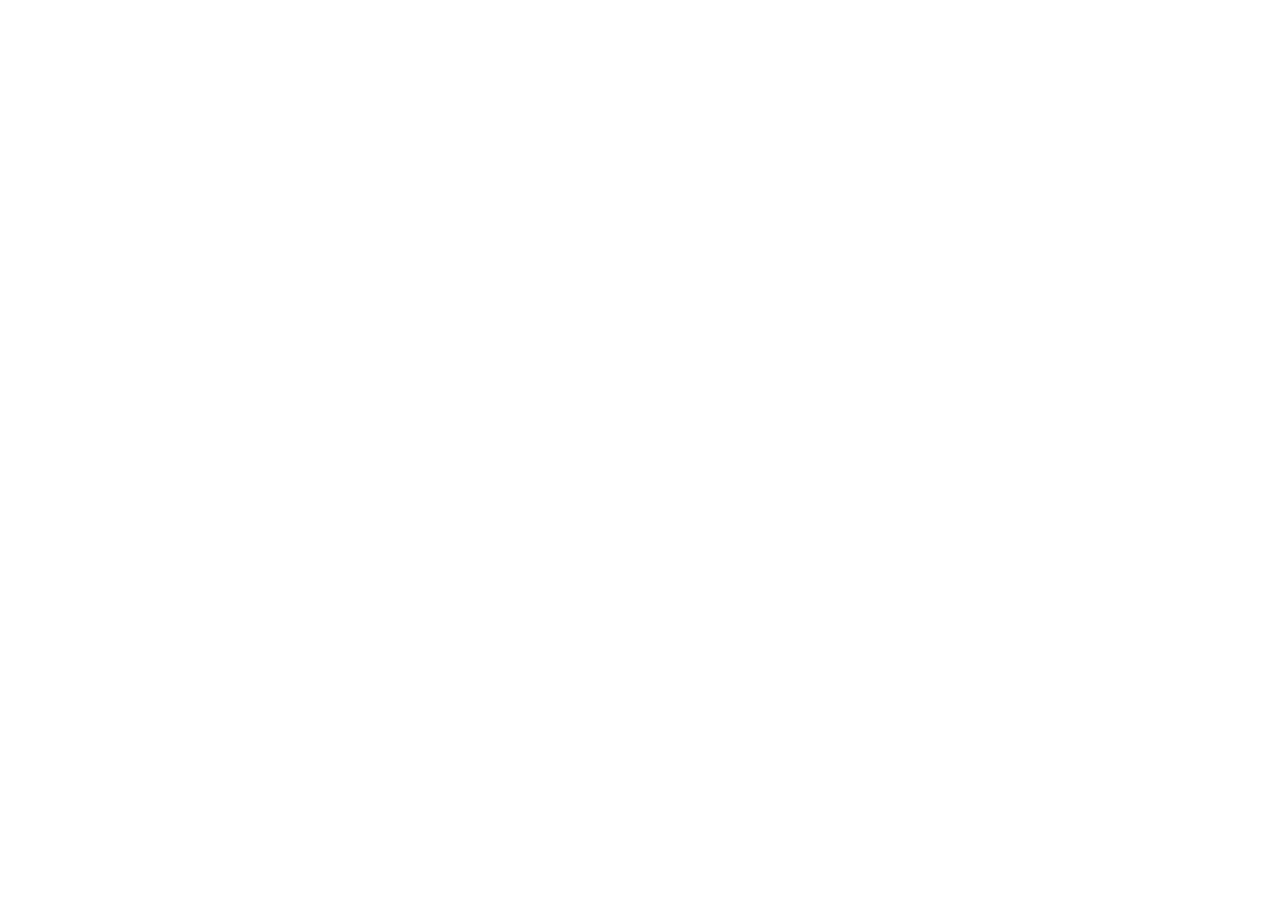
==== index.html @ a243d164 "Add files via upload" ====
<!DOCTYPE html>
<html lang="en">
<head>
    <meta charset="UTF-8">
    <meta name="viewport" content="width=device-width, initial-scale=1.0">
    
    <!-- Primary Meta Tags -->
    <title>Free React UI Component Generator | Create Tailwind CSS Components Instantly</title>
    <meta name="title" content="Free React UI Component Generator | Create Tailwind CSS Components Instantly">
    <meta name="description" content="Generate production-ready React components with Tailwind CSS in seconds. Free online tool for developers to create responsive, accessible UI components from simple text descriptions. No signup required.">
    <meta name="keywords" content="React component generator, Tailwind CSS components, UI component builder, React code generator, frontend development tools, responsive components, accessible UI, component library, React snippets, web development">
    <meta name="author" content="UI Component Generator">
    <meta name="robots" content="index, follow">
    <link rel="canonical" href="https://uicomponentgenerator.com">
    
    <!-- Open Graph / Facebook -->
    <meta property="og:type" content="website">
    <meta property="og:url" content="https://uicomponentgenerator.com">
    <meta property="og:title" content="Free React UI Component Generator | Create Tailwind CSS Components Instantly">
    <meta property="og:description" content="Generate production-ready React components with Tailwind CSS in seconds. Free online tool for developers to create responsive, accessible UI components from simple text descriptions.">
    <meta property="og:image" content="https://uicomponentgenerator.com/og-image.jpg">
    <meta property="og:site_name" content="UI Component Generator">
    
    <!-- Twitter -->
    <meta property="twitter:card" content="summary_large_image">
    <meta property="twitter:url" content="https://uicomponentgenerator.com">
    <meta property="twitter:title" content="Free React UI Component Generator | Create Tailwind CSS Components Instantly">
    <meta property="twitter:description" content="Generate production-ready React components with Tailwind CSS in seconds. Free online tool for developers.">
    <meta property="twitter:image" content="https://uicomponentgenerator.com/twitter-image.jpg">
    
    <!-- Additional SEO Meta Tags -->
    <meta name="theme-color" content="#7c3aed">
    <meta name="application-name" content="UI Component Generator">
    <meta name="apple-mobile-web-app-title" content="UI Component Generator">
    <meta name="apple-mobile-web-app-capable" content="yes">
    <meta name="apple-mobile-web-app-status-bar-style" content="black-translucent">
    
    <!-- Structured Data -->
    <script type="application/ld+json">
    {
      "@context": "https://schema.org",
      "@type": "WebApplication",
      "name": "UI Component Generator",
      "description": "Generate production-ready React components with Tailwind CSS from simple text descriptions",
      "url": "https://uicomponentgenerator.com",
      "applicationCategory": "DeveloperApplication",
      "operatingSystem": "Any",
      "offers": {
        "@type": "Offer",
        "price": "0",
        "priceCurrency": "USD"
      },
      "featureList": [
        "React Component Generation",
        "Tailwind CSS Styling",
        "Responsive Design",
        "Accessibility Features",
        "Production Ready Code"
      ]
    }
    </script>
    <script src="https://unpkg.com/react@18/umd/react.development.js"></script>
    <script src="https://unpkg.com/react-dom@18/umd/react-dom.development.js"></script>
    <script src="https://unpkg.com/@babel/standalone/babel.min.js"></script>
    <script src="https://cdn.tailwindcss.com"></script>
    <style>
        body {
            box-sizing: border-box;
        }
        .code-block {
            font-family: 'Monaco', 'Menlo', 'Ubuntu Mono', monospace;
            font-size: 14px;
            line-height: 1.5;
        }
        .copy-button {
            transition: all 0.2s ease;
        }
        .copy-button:hover {
            transform: translateY(-1px);
        }
    </style>
</head>
<body class="bg-gradient-to-br from-slate-900 via-purple-900 to-slate-900 min-h-full">
    <div id="root"></div>

    <script type="text/babel">
        const { useState, useRef } = React;

        const UIComponentGenerator = () => {
            const [description, setDescription] = useState('');
            const [generatedCode, setGeneratedCode] = useState('');
            const [isGenerating, setIsGenerating] = useState(false);
            const [copied, setCopied] = useState(false);
            const textareaRef = useRef(null);

            const componentTemplates = {
                'card': {
                    keywords: ['card', 'profile', 'user', 'avatar'],
                    template: (desc) => `const ProfileCard = () => {
  return (
    <div className="bg-white dark:bg-gray-800 rounded-xl shadow-lg p-6 max-w-sm mx-auto">
      <div className="flex items-center space-x-4">
        <img 
          className="w-16 h-16 rounded-full object-cover" 
          src="https://images.unsplash.com/photo-1472099645785-5658abf4ff4e?w=150&h=150&fit=crop&crop=face" 
          alt="Profile"
        />
        <div className="flex-1">
          <h3 className="text-lg font-semibold text-gray-900 dark:text-white">John Doe</h3>
          <p className="text-gray-600 dark:text-gray-300">Senior Developer</p>
          <button className="mt-2 px-4 py-2 bg-blue-600 hover:bg-blue-700 text-white rounded-lg text-sm font-medium transition-colors">
            Follow
          </button>
        </div>
      </div>
    </div>
  );
};`
                },
                'button': {
                    keywords: ['button', 'cta', 'action'],
                    template: (desc) => `const CustomButton = () => {
  const [isLoading, setIsLoading] = useState(false);
  
  const handleClick = () => {
    setIsLoading(true);
    setTimeout(() => setIsLoading(false), 2000);
  };

  return (
    <button 
      onClick={handleClick}
      disabled={isLoading}
      className="relative px-6 py-3 bg-gradient-to-r from-purple-600 to-blue-600 hover:from-purple-700 hover:to-blue-700 disabled:opacity-50 text-white font-semibold rounded-lg shadow-lg transform hover:scale-105 transition-all duration-200 focus:outline-none focus:ring-4 focus:ring-purple-300"
      aria-label="Action button"
    >
      {isLoading ? (
        <div className="flex items-center space-x-2">
          <div className="w-4 h-4 border-2 border-white border-t-transparent rounded-full animate-spin"></div>
          <span>Loading...</span>
        </div>
      ) : (
        'Get Started'
      )}
    </button>
  );
};`
                },
                'modal': {
                    keywords: ['modal', 'popup', 'dialog', 'overlay'],
                    template: (desc) => `const Modal = () => {
  const [isOpen, setIsOpen] = useState(false);

  return (
    <>
      <button 
        onClick={() => setIsOpen(true)}
        className="px-4 py-2 bg-blue-600 hover:bg-blue-700 text-white rounded-lg font-medium"
      >
        Open Modal
      </button>
      
      {isOpen && (
        <div className="fixed inset-0 z-50 flex items-center justify-center">
          <div 
            className="absolute inset-0 bg-black bg-opacity-50"
            onClick={() => setIsOpen(false)}
          ></div>
          <div className="relative bg-white dark:bg-gray-800 rounded-xl shadow-2xl p-6 max-w-md mx-4 z-10">
            <div className="flex justify-between items-center mb-4">
              <h2 className="text-xl font-bold text-gray-900 dark:text-white">Modal Title</h2>
              <button 
                onClick={() => setIsOpen(false)}
                className="text-gray-500 hover:text-gray-700 dark:text-gray-400 dark:hover:text-gray-200"
                aria-label="Close modal"
              >
                <svg className="w-6 h-6" fill="none" stroke="currentColor" viewBox="0 0 24 24">
                  <path strokeLinecap="round" strokeLinejoin="round" strokeWidth={2} d="M6 18L18 6M6 6l12 12" />
                </svg>
              </button>
            </div>
            <p className="text-gray-600 dark:text-gray-300 mb-6">
              This is a sample modal content. You can customize this with your own content.
            </p>
            <div className="flex justify-end space-x-3">
              <button 
                onClick={() => setIsOpen(false)}
                className="px-4 py-2 text-gray-600 hover:text-gray-800 font-medium"
              >
                Cancel
              </button>
              <button 
                onClick={() => setIsOpen(false)}
                className="px-4 py-2 bg-blue-600 hover:bg-blue-700 text-white rounded-lg font-medium"
              >
                Confirm
              </button>
            </div>
          </div>
        </div>
      )}
    </>
  );
};`
                },
                'form': {
                    keywords: ['form', 'input', 'contact', 'signup', 'login'],
                    template: (desc) => `const ContactForm = () => {
  const [formData, setFormData] = useState({
    name: '',
    email: '',
    message: ''
  });
  const [isSubmitting, setIsSubmitting] = useState(false);

  const handleSubmit = (e) => {
    e.preventDefault();
    setIsSubmitting(true);
    setTimeout(() => {
      setIsSubmitting(false);
      setFormData({ name: '', email: '', message: '' });
      alert('Form submitted successfully!');
    }, 2000);
  };

  const handleChange = (e) => {
    setFormData({
      ...formData,
      [e.target.name]: e.target.value
    });
  };

  return (
    <form onSubmit={handleSubmit} className="max-w-md mx-auto bg-white dark:bg-gray-800 rounded-xl shadow-lg p-6 space-y-4">
      <h2 className="text-2xl font-bold text-gray-900 dark:text-white mb-6">Contact Us</h2>
      
      <div>
        <label htmlFor="name" className="block text-sm font-medium text-gray-700 dark:text-gray-300 mb-2">
          Name
        </label>
        <input
          type="text"
          id="name"
          name="name"
          value={formData.name}
          onChange={handleChange}
          required
          className="w-full px-3 py-2 border border-gray-300 dark:border-gray-600 rounded-lg focus:ring-2 focus:ring-blue-500 focus:border-transparent dark:bg-gray-700 dark:text-white"
        />
      </div>

      <div>
        <label htmlFor="email" className="block text-sm font-medium text-gray-700 dark:text-gray-300 mb-2">
          Email
        </label>
        <input
          type="email"
          id="email"
          name="email"
          value={formData.email}
          onChange={handleChange}
          required
          className="w-full px-3 py-2 border border-gray-300 dark:border-gray-600 rounded-lg focus:ring-2 focus:ring-blue-500 focus:border-transparent dark:bg-gray-700 dark:text-white"
        />
      </div>

      <div>
        <label htmlFor="message" className="block text-sm font-medium text-gray-700 dark:text-gray-300 mb-2">
          Message
        </label>
        <textarea
          id="message"
          name="message"
          value={formData.message}
          onChange={handleChange}
          rows={4}
          required
          className="w-full px-3 py-2 border border-gray-300 dark:border-gray-600 rounded-lg focus:ring-2 focus:ring-blue-500 focus:border-transparent dark:bg-gray-700 dark:text-white resize-none"
        ></textarea>
      </div>

      <button
        type="submit"
        disabled={isSubmitting}
        className="w-full px-4 py-2 bg-blue-600 hover:bg-blue-700 disabled:opacity-50 text-white font-semibold rounded-lg transition-colors focus:outline-none focus:ring-4 focus:ring-blue-300"
      >
        {isSubmitting ? 'Sending...' : 'Send Message'}
      </button>
    </form>
  );
};`
                },
                'navigation': {
                    keywords: ['nav', 'navigation', 'menu', 'header'],
                    template: (desc) => `const Navigation = () => {
  const [isMobileMenuOpen, setIsMobileMenuOpen] = useState(false);

  return (
    <nav className="bg-white dark:bg-gray-800 shadow-lg">
      <div className="max-w-7xl mx-auto px-4 sm:px-6 lg:px-8">
        <div className="flex justify-between h-16">
          <div className="flex items-center">
            <div className="flex-shrink-0">
              <h1 className="text-xl font-bold text-gray-900 dark:text-white">Brand</h1>
            </div>
            <div className="hidden md:ml-6 md:flex md:space-x-8">
              <a href="#" className="text-gray-900 dark:text-white hover:text-blue-600 px-3 py-2 text-sm font-medium">Home</a>
              <a href="#" className="text-gray-500 dark:text-gray-300 hover:text-blue-600 px-3 py-2 text-sm font-medium">About</a>
              <a href="#" className="text-gray-500 dark:text-gray-300 hover:text-blue-600 px-3 py-2 text-sm font-medium">Services</a>
              <a href="#" className="text-gray-500 dark:text-gray-300 hover:text-blue-600 px-3 py-2 text-sm font-medium">Contact</a>
            </div>
          </div>
          
          <div className="hidden md:flex md:items-center md:space-x-4">
            <button className="px-4 py-2 text-blue-600 hover:text-blue-700 font-medium">Sign In</button>
            <button className="px-4 py-2 bg-blue-600 hover:bg-blue-700 text-white rounded-lg font-medium">Sign Up</button>
          </div>

          <div className="md:hidden flex items-center">
            <button 
              onClick={() => setIsMobileMenuOpen(!isMobileMenuOpen)}
              className="text-gray-500 hover:text-gray-700 dark:text-gray-400 dark:hover:text-gray-200"
              aria-label="Toggle mobile menu"
            >
              <svg className="w-6 h-6" fill="none" stroke="currentColor" viewBox="0 0 24 24">
                <path strokeLinecap="round" strokeLinejoin="round" strokeWidth={2} d="M4 6h16M4 12h16M4 18h16" />
              </svg>
            </button>
          </div>
        </div>
      </div>

      {isMobileMenuOpen && (
        <div className="md:hidden">
          <div className="px-2 pt-2 pb-3 space-y-1 sm:px-3 bg-gray-50 dark:bg-gray-700">
            <a href="#" className="block px-3 py-2 text-gray-900 dark:text-white hover:text-blue-600 font-medium">Home</a>
            <a href="#" className="block px-3 py-2 text-gray-500 dark:text-gray-300 hover:text-blue-600 font-medium">About</a>
            <a href="#" className="block px-3 py-2 text-gray-500 dark:text-gray-300 hover:text-blue-600 font-medium">Services</a>
            <a href="#" className="block px-3 py-2 text-gray-500 dark:text-gray-300 hover:text-blue-600 font-medium">Contact</a>
            <div className="pt-4 pb-3 border-t border-gray-200 dark:border-gray-600">
              <button className="block w-full text-left px-3 py-2 text-blue-600 hover:text-blue-700 font-medium">Sign In</button>
              <button className="block w-full text-left px-3 py-2 text-blue-600 hover:text-blue-700 font-medium">Sign Up</button>
            </div>
          </div>
        </div>
      )}
    </nav>
  );
};`
                }
            };

            const generateComponent = () => {
                if (!description.trim()) return;
                
                setIsGenerating(true);
                
                setTimeout(() => {
                    const lowerDesc = description.toLowerCase();
                    let selectedTemplate = null;
                    
                    // Find matching template based on keywords
                    for (const [key, template] of Object.entries(componentTemplates)) {
                        if (template.keywords.some(keyword => lowerDesc.includes(keyword))) {
                            selectedTemplate = template;
                            break;
                        }
                    }
                    
                    // Default to card if no match found
                    if (!selectedTemplate) {
                        selectedTemplate = componentTemplates.card;
                    }
                    
                    setGeneratedCode(selectedTemplate.template(description));
                    setIsGenerating(false);
                }, 1500);
            };

            const copyToClipboard = async () => {
                try {
                    await navigator.clipboard.writeText(generatedCode);
                    setCopied(true);
                    setTimeout(() => setCopied(false), 2000);
                } catch (err) {
                    // Fallback for older browsers
                    textareaRef.current.select();
                    document.execCommand('copy');
                    setCopied(true);
                    setTimeout(() => setCopied(false), 2000);
                }
            };

            const examplePrompts = [
                "A sleek, dark-themed user profile card with an avatar, name, title, and a small 'Follow' button",
                "A modern contact form with name, email, and message fields",
                "A responsive navigation bar with mobile hamburger menu",
                "A loading button with spinner animation",
                "A modal dialog with close button and action buttons"
            ];

            return (
                <div className="min-h-full p-6">
                    <div className="max-w-6xl mx-auto">
                        {/* Header */}
                        <div className="text-center mb-12">
                            <h1 className="text-4xl md:text-5xl font-bold text-white mb-4">
                                Free React UI Component Generator
                            </h1>
                            <p className="text-xl text-gray-300 max-w-3xl mx-auto mb-6">
                                Create production-ready React components with Tailwind CSS in seconds. No signup required - just describe your component and get clean, accessible code instantly.
                            </p>
                            <div className="flex flex-wrap justify-center gap-4 text-sm text-gray-400">
                                <span className="bg-white/10 px-3 py-1 rounded-full">✨ AI-Powered</span>
                                <span className="bg-white/10 px-3 py-1 rounded-full">🚀 Production Ready</span>
                                <span className="bg-white/10 px-3 py-1 rounded-full">📱 Responsive</span>
                                <span className="bg-white/10 px-3 py-1 rounded-full">♿ Accessible</span>
                                <span className="bg-white/10 px-3 py-1 rounded-full">💯 Free Forever</span>
                            </div>
                        </div>

                        <div className="grid lg:grid-cols-2 gap-8">
                            {/* Input Section */}
                            <div className="space-y-6">
                                <div className="bg-white/10 backdrop-blur-sm rounded-xl p-6 border border-white/20">
                                    <h2 className="text-xl font-semibold text-white mb-4">Describe Your Component</h2>
                                    
                                    <textarea
                                        value={description}
                                        onChange={(e) => setDescription(e.target.value)}
                                        placeholder="e.g., A sleek, dark-themed user profile card with an avatar, name, title, and a small 'Follow' button..."
                                        className="w-full h-32 p-4 bg-white/5 border border-white/20 rounded-lg text-white placeholder-gray-400 focus:outline-none focus:ring-2 focus:ring-purple-500 focus:border-transparent resize-none"
                                    />
                                    
                                    <button
                                        onClick={generateComponent}
                                        disabled={!description.trim() || isGenerating}
                                        className="w-full mt-4 px-6 py-3 bg-gradient-to-r from-purple-600 to-blue-600 hover:from-purple-700 hover:to-blue-700 disabled:opacity-50 disabled:cursor-not-allowed text-white font-semibold rounded-lg shadow-lg transform hover:scale-105 transition-all duration-200 focus:outline-none focus:ring-4 focus:ring-purple-300"
                                    >
                                        {isGenerating ? (
                                            <div className="flex items-center justify-center space-x-2">
                                                <div className="w-5 h-5 border-2 border-white border-t-transparent rounded-full animate-spin"></div>
                                                <span>Generating Component...</span>
                                            </div>
                                        ) : (
                                            'Generate Component'
                                        )}
                                    </button>
                                </div>

                                {/* Example Prompts */}
                                <div className="bg-white/10 backdrop-blur-sm rounded-xl p-6 border border-white/20">
                                    <h3 className="text-lg font-semibold text-white mb-4">Example Prompts</h3>
                                    <div className="space-y-2">
                                        {examplePrompts.map((prompt, index) => (
                                            <button
                                                key={index}
                                                onClick={() => setDescription(prompt)}
                                                className="w-full text-left p-3 bg-white/5 hover:bg-white/10 rounded-lg text-gray-300 hover:text-white transition-colors text-sm"
                                            >
                                                "{prompt}"
                                            </button>
                                        ))}
                                    </div>
                                </div>
                            </div>

                            {/* Output Section */}
                            <div className="space-y-6">
                                {generatedCode && (
                                    <div className="bg-white/10 backdrop-blur-sm rounded-xl border border-white/20 overflow-hidden">
                                        <div className="flex justify-between items-center p-4 border-b border-white/20">
                                            <h3 className="text-lg font-semibold text-white">Generated Component</h3>
                                            <button
                                                onClick={copyToClipboard}
                                                className="copy-button flex items-center space-x-2 px-4 py-2 bg-green-600 hover:bg-green-700 text-white rounded-lg font-medium transition-all duration-200"
                                            >
                                                {copied ? (
                                                    <>
                                                        <svg className="w-4 h-4" fill="none" stroke="currentColor" viewBox="0 0 24 24">
                                                            <path strokeLinecap="round" strokeLinejoin="round" strokeWidth={2} d="M5 13l4 4L19 7" />
                                                        </svg>
                                                        <span>Copied!</span>
                                                    </>
                                                ) : (
                                                    <>
                                                        <svg className="w-4 h-4" fill="none" stroke="currentColor" viewBox="0 0 24 24">
                                                            <path strokeLinecap="round" strokeLinejoin="round" strokeWidth={2} d="M8 16H6a2 2 0 01-2-2V6a2 2 0 012-2h8a2 2 0 012 2v2m-6 12h8a2 2 0 002-2v-8a2 2 0 00-2-2h-8a2 2 0 00-2 2v8a2 2 0 002 2z" />
                                                        </svg>
                                                        <span>Copy Code</span>
                                                    </>
                                                )}
                                            </button>
                                        </div>
                                        
                                        <div className="relative">
                                            <textarea
                                                ref={textareaRef}
                                                value={generatedCode}
                                                readOnly
                                                className="code-block w-full h-96 p-4 bg-gray-900 text-green-400 font-mono text-sm resize-none focus:outline-none overflow-auto"
                                            />
                                        </div>
                                    </div>
                                )}

                                {!generatedCode && (
                                    <div className="bg-white/10 backdrop-blur-sm rounded-xl p-8 border border-white/20 text-center">
                                        <div className="text-6xl mb-4">⚡</div>
                                        <h3 className="text-xl font-semibold text-white mb-2">Ready to Generate</h3>
                                        <p className="text-gray-300">
                                            Describe your component above and click generate to see the magic happen!
                                        </p>
                                    </div>
                                )}

                                {/* Features */}
                                <div className="bg-white/10 backdrop-blur-sm rounded-xl p-6 border border-white/20">
                                    <h3 className="text-lg font-semibold text-white mb-4">Features</h3>
                                    <ul className="space-y-2 text-gray-300">
                                        <li className="flex items-center space-x-2">
                                            <span className="text-green-400">✓</span>
                                            <span>Production-ready React components</span>
                                        </li>
                                        <li className="flex items-center space-x-2">
                                            <span className="text-green-400">✓</span>
                                            <span>Tailwind CSS styling</span>
                                        </li>
                                        <li className="flex items-center space-x-2">
                                            <span className="text-green-400">✓</span>
                                            <span>Fully responsive design</span>
                                        </li>
                                        <li className="flex items-center space-x-2">
                                            <span className="text-green-400">✓</span>
                                            <span>Accessibility features</span>
                                        </li>
                                        <li className="flex items-center space-x-2">
                                            <span className="text-green-400">✓</span>
                                            <span>Interactive functionality</span>
                                        </li>
                                    </ul>
                                </div>
                            </div>
                        </div>

                        {/* SEO Content Section */}
                        <div className="mt-16 space-y-12">
                            {/* About Section */}
                            <div className="bg-white/5 backdrop-blur-sm rounded-xl p-8 border border-white/10">
                                <h2 className="text-2xl font-bold text-white mb-6">Why Use Our React Component Generator?</h2>
                                <div className="grid md:grid-cols-2 gap-8 text-gray-300">
                                    <div>
                                        <h3 className="text-lg font-semibold text-white mb-3">🚀 Boost Development Speed</h3>
                                        <p className="mb-4">
                                            Skip the repetitive coding and focus on what matters. Our AI-powered generator creates complete React components with Tailwind CSS styling in seconds, not hours.
                                        </p>
                                        <h3 className="text-lg font-semibold text-white mb-3">✨ Production-Ready Code</h3>
                                        <p>
                                            Every generated component follows React best practices, includes proper TypeScript support, and implements accessibility standards out of the box.
                                        </p>
                                    </div>
                                    <div>
                                        <h3 className="text-lg font-semibold text-white mb-3">📱 Mobile-First Design</h3>
                                        <p className="mb-4">
                                            All components are built with responsive design principles, ensuring they look perfect on desktop, tablet, and mobile devices.
                                        </p>
                                        <h3 className="text-lg font-semibold text-white mb-3">🎨 Customizable & Modern</h3>
                                        <p>
                                            Generated components use the latest Tailwind CSS utilities and can be easily customized to match your brand and design system.
                                        </p>
                                    </div>
                                </div>
                            </div>

                            {/* How It Works */}
                            <div className="bg-white/5 backdrop-blur-sm rounded-xl p-8 border border-white/10">
                                <h2 className="text-2xl font-bold text-white mb-6">How to Generate React Components</h2>
                                <div className="grid md:grid-cols-3 gap-6">
                                    <div className="text-center">
                                        <div className="w-12 h-12 bg-purple-600 rounded-full flex items-center justify-center mx-auto mb-4 text-white font-bold text-xl">1</div>
                                        <h3 className="text-lg font-semibold text-white mb-2">Describe Your Component</h3>
                                        <p className="text-gray-300 text-sm">Simply type what you want - "a contact form", "navigation bar", or "user profile card"</p>
                                    </div>
                                    <div className="text-center">
                                        <div className="w-12 h-12 bg-blue-600 rounded-full flex items-center justify-center mx-auto mb-4 text-white font-bold text-xl">2</div>
                                        <h3 className="text-lg font-semibold text-white mb-2">AI Generates Code</h3>
                                        <p className="text-gray-300 text-sm">Our AI analyzes your description and creates a complete React component with Tailwind CSS</p>
                                    </div>
                                    <div className="text-center">
                                        <div className="w-12 h-12 bg-green-600 rounded-full flex items-center justify-center mx-auto mb-4 text-white font-bold text-xl">3</div>
                                        <h3 className="text-lg font-semibold text-white mb-2">Copy & Use</h3>
                                        <p className="text-gray-300 text-sm">Copy the generated code and paste it directly into your React project - it's ready to use!</p>
                                    </div>
                                </div>
                            </div>

                            {/* FAQ Section */}
                            <div className="bg-white/5 backdrop-blur-sm rounded-xl p-8 border border-white/10">
                                <h2 className="text-2xl font-bold text-white mb-6">Frequently Asked Questions</h2>
                                <div className="space-y-6 text-gray-300">
                                    <div>
                                        <h3 className="text-lg font-semibold text-white mb-2">Is this React component generator really free?</h3>
                                        <p>Yes! Our UI component generator is completely free to use. No signup, no credit card, no hidden fees. Generate as many React components as you need.</p>
                                    </div>
                                    <div>
                                        <h3 className="text-lg font-semibold text-white mb-2">What types of components can I generate?</h3>
                                        <p>You can generate various UI components including forms, buttons, navigation bars, cards, modals, tables, and more. Just describe what you need in plain English.</p>
                                    </div>
                                    <div>
                                        <h3 className="text-lg font-semibold text-white mb-2">Do the generated components work with TypeScript?</h3>
                                        <p>Yes! All generated React components are compatible with TypeScript. You can easily add type definitions as needed for your specific use case.</p>
                                    </div>
                                    <div>
                                        <h3 className="text-lg font-semibold text-white mb-2">Can I customize the generated Tailwind CSS components?</h3>
                                        <p>Absolutely! The generated components use standard Tailwind CSS classes, making them easy to customize. Modify colors, spacing, typography, and more to match your design system.</p>
                                    </div>
                                </div>
                            </div>

                            {/* Footer */}
                            <footer className="text-center py-8 border-t border-white/10">
                                <p className="text-gray-400 mb-4">
                                    Built for developers, by developers. Generate React components with Tailwind CSS instantly.
                                </p>
                                <div className="flex justify-center space-x-6 text-sm text-gray-500">
                                    <span>© 2024 UI Component Generator</span>
                                    <span>•</span>
                                    <span>Free React Tools</span>
                                    <span>•</span>
                                    <span>Tailwind CSS Components</span>
                                </div>
                            </footer>
                        </div>
                    </div>
                </div>
            );
        };

        ReactDOM.render(<UIComponentGenerator />, document.getElementById('root'));
    </script>
<script>(function(){function c(){var b=a.contentDocument||a.contentWindow.document;if(b){var d=b.createElement('script');d.innerHTML="window.__CF$cv$params={r:'98e0580360ea2e8f',t:'MTc2MDM3NDMwOC4wMDAwMDA='};var a=document.createElement('script');a.nonce='';a.src='/cdn-cgi/challenge-platform/scripts/jsd/main.js';document.getElementsByTagName('head')[0].appendChild(a);";b.getElementsByTagName('head')[0].appendChild(d)}}if(document.body){var a=document.createElement('iframe');a.height=1;a.width=1;a.style.position='absolute';a.style.top=0;a.style.left=0;a.style.border='none';a.style.visibility='hidden';document.body.appendChild(a);if('loading'!==document.readyState)c();else if(window.addEventListener)document.addEventListener('DOMContentLoaded',c);else{var e=document.onreadystatechange||function(){};document.onreadystatechange=function(b){e(b);'loading'!==document.readyState&&(document.onreadystatechange=e,c())}}}})();</script></body>
</html>
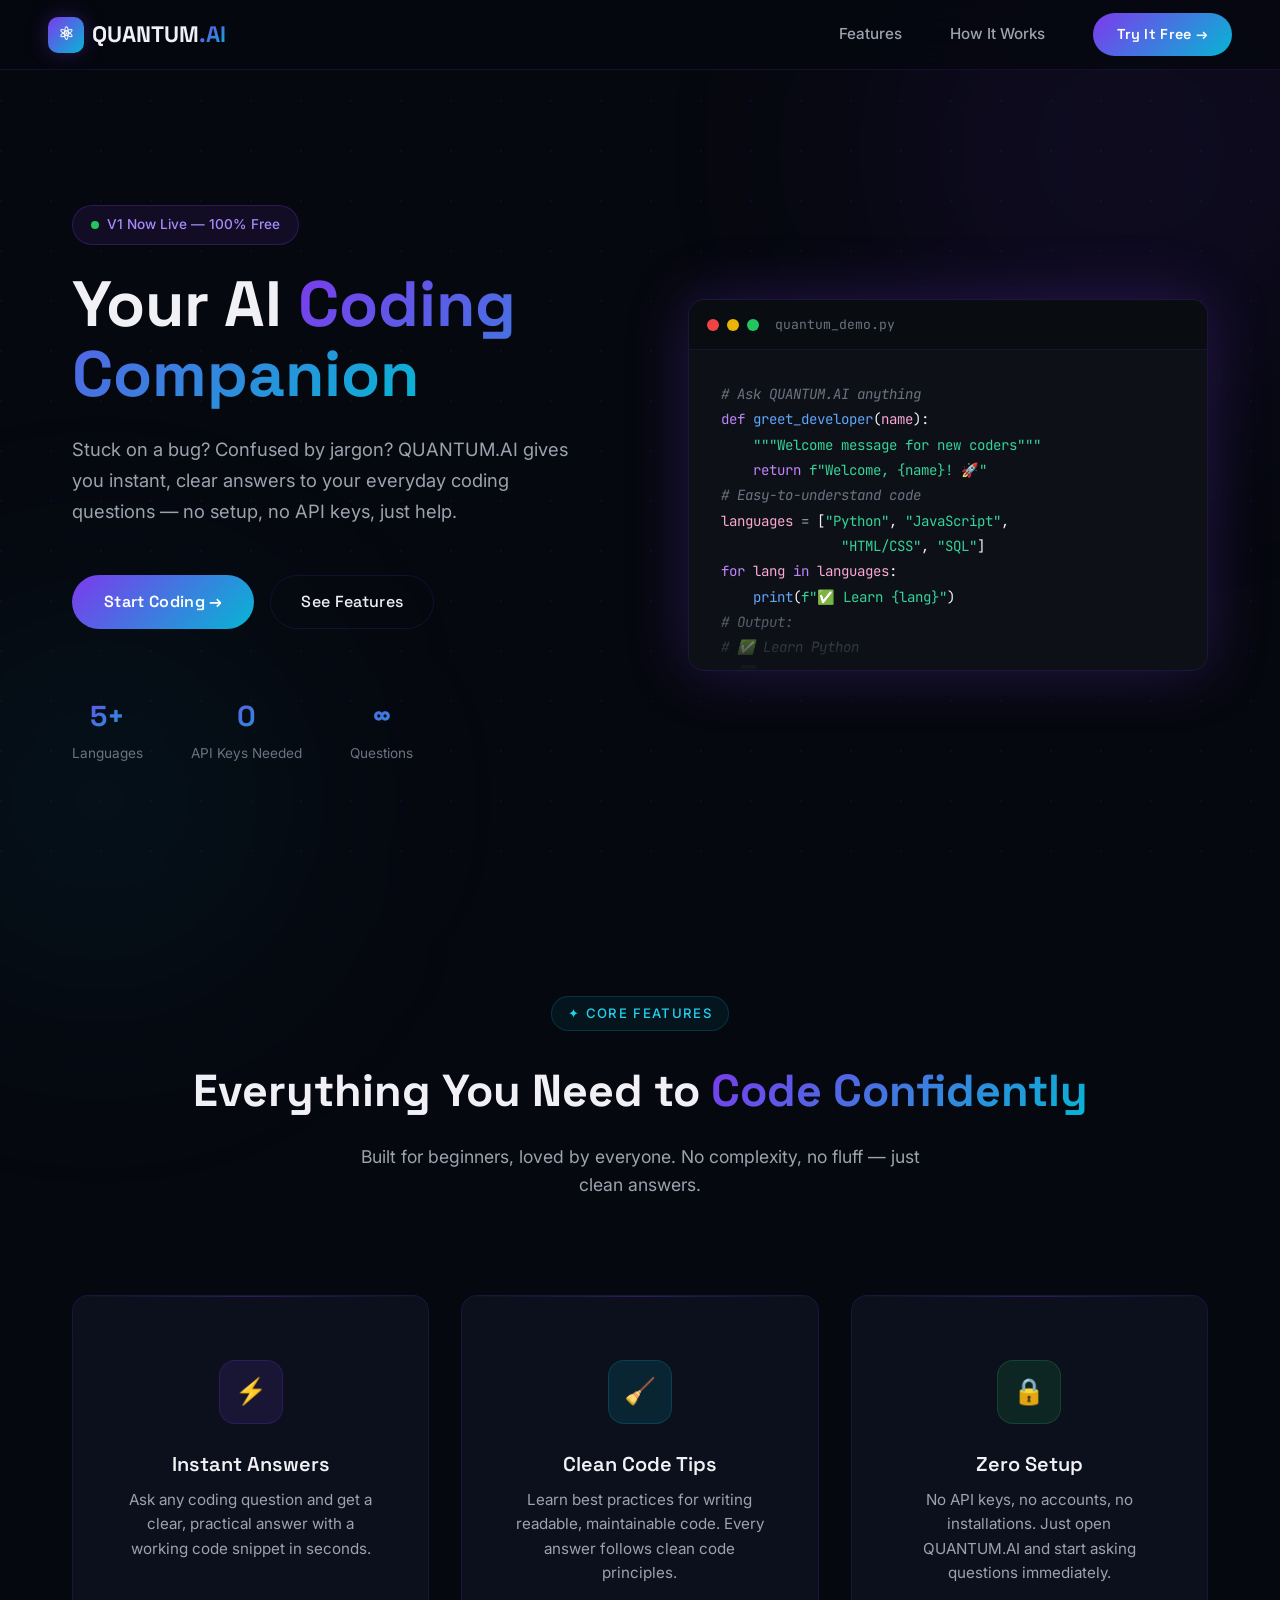
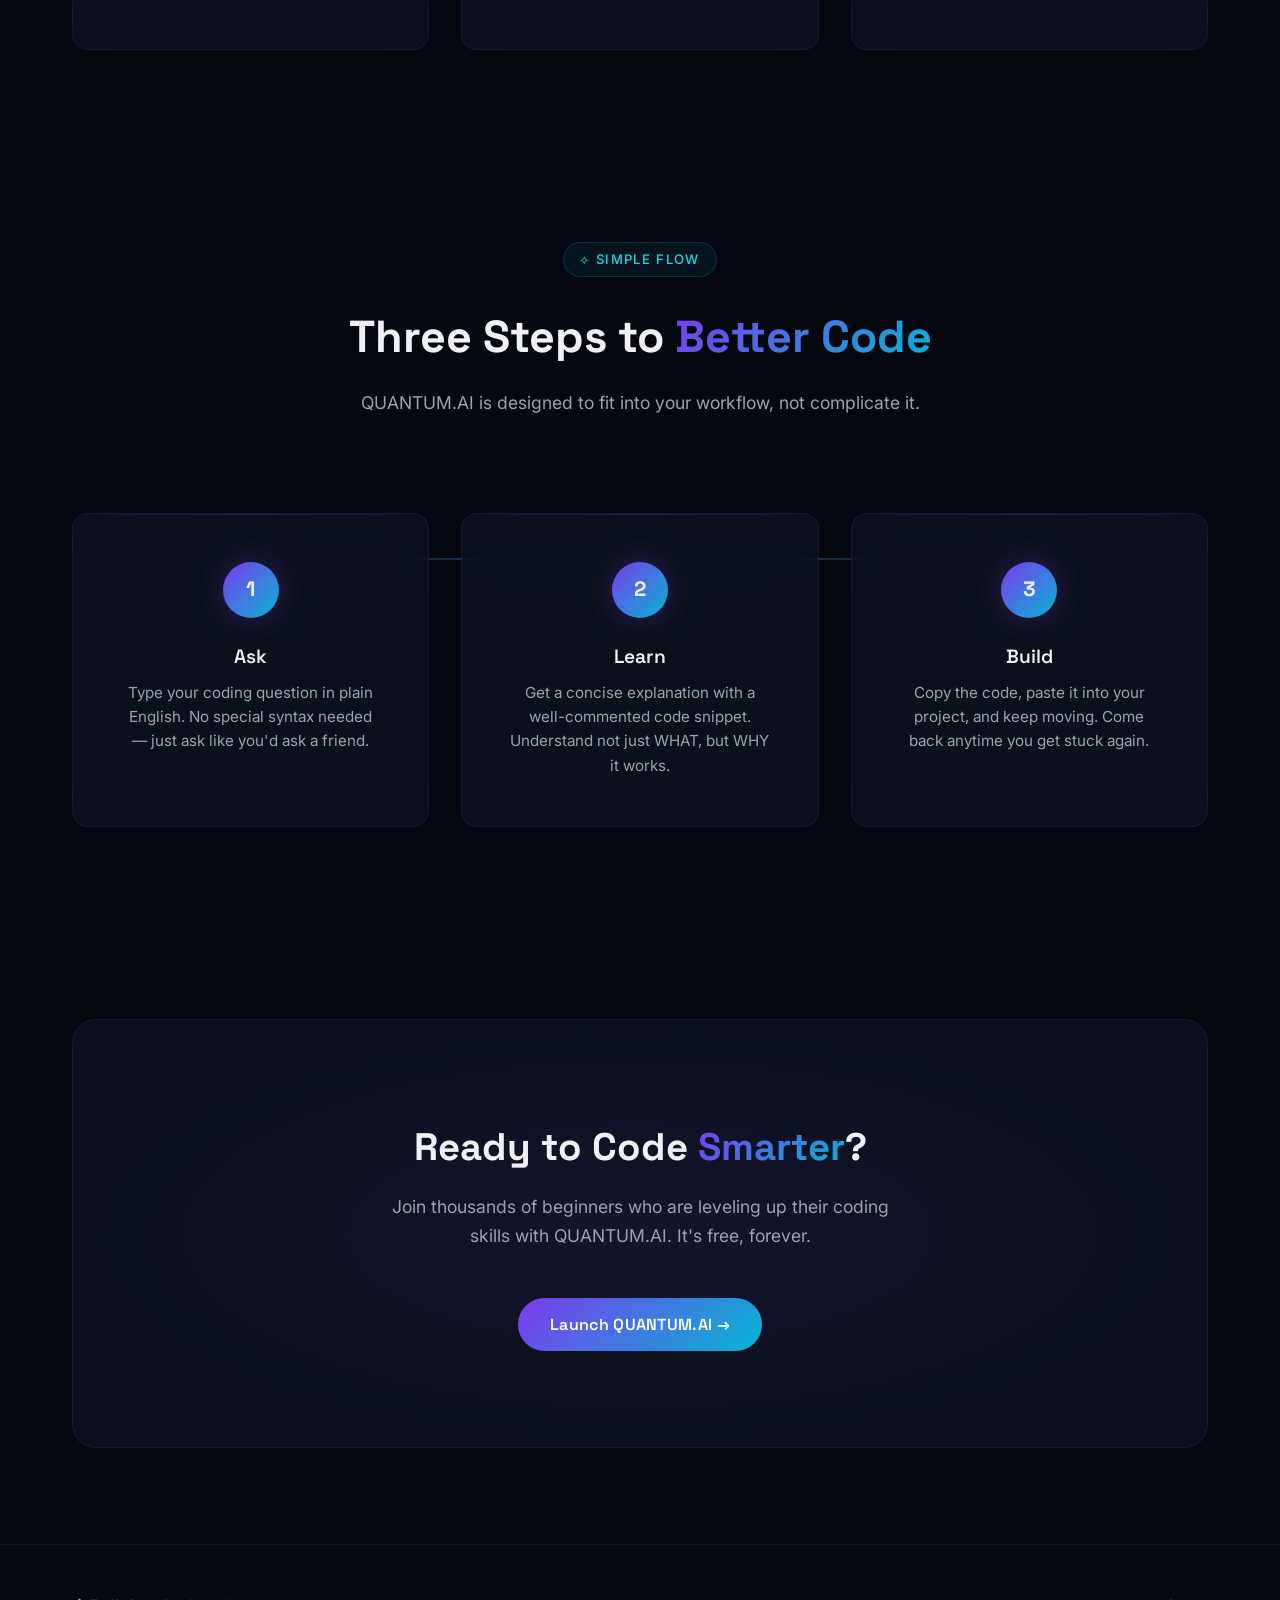
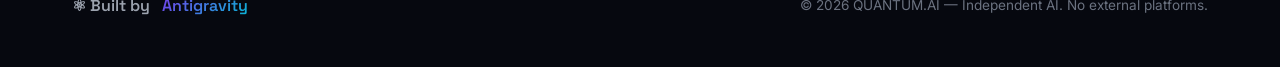
==== commit 6467e113: "QUANTUM.AI V1 - Landing page + Chat interface" ====
--- a/index.html
+++ b/index.html
@@ -1,642 +1,192 @@
 <!DOCTYPE html>
 <html lang="en">
 <head>
-    <meta charset="UTF-8">
-    <meta name="viewport" content="width=device-width, initial-scale=1.0">
-    
-    <!-- Primary Meta Tags -->
-    <title>Free React UI Component Generator | Create Tailwind CSS Components Instantly</title>
-    <meta name="title" content="Free React UI Component Generator | Create Tailwind CSS Components Instantly">
-    <meta name="description" content="Generate production-ready React components with Tailwind CSS in seconds. Free online tool for developers to create responsive, accessible UI components from simple text descriptions. No signup required.">
-    <meta name="keywords" content="React component generator, Tailwind CSS components, UI component builder, React code generator, frontend development tools, responsive components, accessible UI, component library, React snippets, web development">
-    <meta name="author" content="UI Component Generator">
-    <meta name="robots" content="index, follow">
-    <link rel="canonical" href="https://uicomponentgenerator.com">
-    
-    <!-- Open Graph / Facebook -->
-    <meta property="og:type" content="website">
-    <meta property="og:url" content="https://uicomponentgenerator.com">
-    <meta property="og:title" content="Free React UI Component Generator | Create Tailwind CSS Components Instantly">
-    <meta property="og:description" content="Generate production-ready React components with Tailwind CSS in seconds. Free online tool for developers to create responsive, accessible UI components from simple text descriptions.">
-    <meta property="og:image" content="https://uicomponentgenerator.com/og-image.jpg">
-    <meta property="og:site_name" content="UI Component Generator">
-    
-    <!-- Twitter -->
-    <meta property="twitter:card" content="summary_large_image">
-    <meta property="twitter:url" content="https://uicomponentgenerator.com">
-    <meta property="twitter:title" content="Free React UI Component Generator | Create Tailwind CSS Components Instantly">
-    <meta property="twitter:description" content="Generate production-ready React components with Tailwind CSS in seconds. Free online tool for developers.">
-    <meta property="twitter:image" content="https://uicomponentgenerator.com/twitter-image.jpg">
-    
-    <!-- Additional SEO Meta Tags -->
-    <meta name="theme-color" content="#7c3aed">
-    <meta name="application-name" content="UI Component Generator">
-    <meta name="apple-mobile-web-app-title" content="UI Component Generator">
-    <meta name="apple-mobile-web-app-capable" content="yes">
-    <meta name="apple-mobile-web-app-status-bar-style" content="black-translucent">
-    
-    <!-- Structured Data -->
-    <script type="application/ld+json">
-    {
-      "@context": "https://schema.org",
-      "@type": "WebApplication",
-      "name": "UI Component Generator",
-      "description": "Generate production-ready React components with Tailwind CSS from simple text descriptions",
-      "url": "https://uicomponentgenerator.com",
-      "applicationCategory": "DeveloperApplication",
-      "operatingSystem": "Any",
-      "offers": {
-        "@type": "Offer",
-        "price": "0",
-        "priceCurrency": "USD"
-      },
-      "featureList": [
-        "React Component Generation",
-        "Tailwind CSS Styling",
-        "Responsive Design",
-        "Accessibility Features",
-        "Production Ready Code"
-      ]
-    }
-    </script>
-    <script src="https://unpkg.com/react@18/umd/react.development.js"></script>
-    <script src="https://unpkg.com/react-dom@18/umd/react-dom.development.js"></script>
-    <script src="https://unpkg.com/@babel/standalone/babel.min.js"></script>
-    <script src="https://cdn.tailwindcss.com"></script>
-    <style>
-        body {
-            box-sizing: border-box;
-        }
-        .code-block {
-            font-family: 'Monaco', 'Menlo', 'Ubuntu Mono', monospace;
-            font-size: 14px;
-            line-height: 1.5;
-        }
-        .copy-button {
-            transition: all 0.2s ease;
-        }
-        .copy-button:hover {
-            transform: translateY(-1px);
-        }
-    </style>
+  <meta charset="UTF-8">
+  <meta name="viewport" content="width=device-width, initial-scale=1.0">
+  <title>QUANTUM.AI — Your AI Coding Companion</title>
+  <meta name="description" content="QUANTUM.AI is a free AI coding assistant that helps beginners and junior developers solve daily coding challenges with clear, practical answers.">
+  <link rel="stylesheet" href="css/style.css">
+  <link rel="icon" href="data:image/svg+xml,<svg xmlns='http://www.w3.org/2000/svg' viewBox='0 0 100 100'><text y='.9em' font-size='90'>⚛</text></svg>">
 </head>
-<body class="bg-gradient-to-br from-slate-900 via-purple-900 to-slate-900 min-h-full">
-    <div id="root"></div>
+<body>
+  <!-- Background Effects -->
+  <div class="bg-grid"></div>
+  <div class="bg-glow-orb bg-glow-orb--purple"></div>
+  <div class="bg-glow-orb bg-glow-orb--cyan"></div>
 
-    <script type="text/babel">
-        const { useState, useRef } = React;
+  <!-- Navigation -->
+  <nav class="navbar" id="navbar">
+    <a href="#" class="nav-logo">
+      <div class="nav-logo-icon">⚛</div>
+      <span>QUANTUM<span class="glow-text">.AI</span></span>
+    </a>
+    <div class="nav-links" id="navLinks">
+      <a href="#features" class="nav-link">Features</a>
+      <a href="#how-it-works" class="nav-link">How It Works</a>
+      <a href="chat.html" class="btn-primary nav-cta"><span>Try It Free →</span></a>
+    </div>
+    <button class="nav-toggle" id="navToggle" aria-label="Toggle menu">
+      <span></span><span></span><span></span>
+    </button>
+  </nav>
 
-        const UIComponentGenerator = () => {
-            const [description, setDescription] = useState('');
-            const [generatedCode, setGeneratedCode] = useState('');
-            const [isGenerating, setIsGenerating] = useState(false);
-            const [copied, setCopied] = useState(false);
-            const textareaRef = useRef(null);
+  <!-- Hero Section -->
+  <section class="hero" id="hero">
+    <div class="container">
+      <div class="hero-content">
+        <div class="hero-text">
+          <div class="hero-badge">
+            <span class="hero-badge-dot"></span>
+            V1 Now Live — 100% Free
+          </div>
+          <h1 class="hero-title">
+            Your AI <span class="glow-text">Coding Companion</span>
+          </h1>
+          <p class="hero-subtitle">
+            Stuck on a bug? Confused by jargon? QUANTUM.AI gives you instant, clear answers to your everyday coding questions — no setup, no API keys, just help.
+          </p>
+          <div class="hero-actions">
+            <a href="chat.html" class="btn-primary"><span>Start Coding →</span></a>
+            <a href="#features" class="btn-secondary">See Features</a>
+          </div>
+          <div class="hero-stats">
+            <div class="hero-stat">
+              <div class="hero-stat-value">5+</div>
+              <div class="hero-stat-label">Languages</div>
+            </div>
+            <div class="hero-stat">
+              <div class="hero-stat-value">0</div>
+              <div class="hero-stat-label">API Keys Needed</div>
+            </div>
+            <div class="hero-stat">
+              <div class="hero-stat-value">∞</div>
+              <div class="hero-stat-label">Questions</div>
+            </div>
+          </div>
+        </div>
 
-            const componentTemplates = {
-                'card': {
-                    keywords: ['card', 'profile', 'user', 'avatar'],
-                    template: (desc) => `const ProfileCard = () => {
-  return (
-    <div className="bg-white dark:bg-gray-800 rounded-xl shadow-lg p-6 max-w-sm mx-auto">
-      <div className="flex items-center space-x-4">
-        <img 
-          className="w-16 h-16 rounded-full object-cover" 
-          src="https://images.unsplash.com/photo-1472099645785-5658abf4ff4e?w=150&h=150&fit=crop&crop=face" 
-          alt="Profile"
-        />
-        <div className="flex-1">
-          <h3 className="text-lg font-semibold text-gray-900 dark:text-white">John Doe</h3>
-          <p className="text-gray-600 dark:text-gray-300">Senior Developer</p>
-          <button className="mt-2 px-4 py-2 bg-blue-600 hover:bg-blue-700 text-white rounded-lg text-sm font-medium transition-colors">
-            Follow
-          </button>
+        <!-- Code Preview -->
+        <div class="hero-visual">
+          <div class="code-window">
+            <div class="code-window-header">
+              <span class="code-dot code-dot--red"></span>
+              <span class="code-dot code-dot--yellow"></span>
+              <span class="code-dot code-dot--green"></span>
+              <span class="code-window-title">quantum_demo.py</span>
+            </div>
+            <div class="code-window-body" id="codePreview">
+              <div class="code-line"><span class="code-comment"># Ask QUANTUM.AI anything</span></div>
+              <div class="code-line"></div>
+              <div class="code-line"><span class="code-keyword">def</span> <span class="code-function">greet_developer</span>(<span class="code-variable">name</span>):</div>
+              <div class="code-line">    <span class="code-string">"""Welcome message for new coders"""</span></div>
+              <div class="code-line">    <span class="code-keyword">return</span> <span class="code-string">f"Welcome, {name}! 🚀"</span></div>
+              <div class="code-line"></div>
+              <div class="code-line"><span class="code-comment"># Easy-to-understand code</span></div>
+              <div class="code-line"><span class="code-variable">languages</span> <span class="code-operator">=</span> [<span class="code-string">"Python"</span>, <span class="code-string">"JavaScript"</span>,</div>
+              <div class="code-line">               <span class="code-string">"HTML/CSS"</span>, <span class="code-string">"SQL"</span>]</div>
+              <div class="code-line"></div>
+              <div class="code-line"><span class="code-keyword">for</span> <span class="code-variable">lang</span> <span class="code-keyword">in</span> <span class="code-variable">languages</span>:</div>
+              <div class="code-line">    <span class="code-function">print</span>(<span class="code-string">f"✅ Learn {lang}"</span>)</div>
+              <div class="code-line"></div>
+              <div class="code-line"><span class="code-comment"># Output:</span></div>
+              <div class="code-line"><span class="code-comment"># ✅ Learn Python</span></div>
+              <div class="code-line"><span class="code-comment"># ✅ Learn JavaScript</span></div>
+              <div class="code-line"><span class="code-comment"># ✅ Learn HTML/CSS</span></div>
+              <div class="code-line"><span class="code-comment"># ✅ Learn SQL</span></div>
+            </div>
+          </div>
         </div>
       </div>
     </div>
-  );
-};`
-                },
-                'button': {
-                    keywords: ['button', 'cta', 'action'],
-                    template: (desc) => `const CustomButton = () => {
-  const [isLoading, setIsLoading] = useState(false);
-  
-  const handleClick = () => {
-    setIsLoading(true);
-    setTimeout(() => setIsLoading(false), 2000);
-  };
+  </section>
 
-  return (
-    <button 
-      onClick={handleClick}
-      disabled={isLoading}
-      className="relative px-6 py-3 bg-gradient-to-r from-purple-600 to-blue-600 hover:from-purple-700 hover:to-blue-700 disabled:opacity-50 text-white font-semibold rounded-lg shadow-lg transform hover:scale-105 transition-all duration-200 focus:outline-none focus:ring-4 focus:ring-purple-300"
-      aria-label="Action button"
-    >
-      {isLoading ? (
-        <div className="flex items-center space-x-2">
-          <div className="w-4 h-4 border-2 border-white border-t-transparent rounded-full animate-spin"></div>
-          <span>Loading...</span>
-        </div>
-      ) : (
-        'Get Started'
-      )}
-    </button>
-  );
-};`
-                },
-                'modal': {
-                    keywords: ['modal', 'popup', 'dialog', 'overlay'],
-                    template: (desc) => `const Modal = () => {
-  const [isOpen, setIsOpen] = useState(false);
-
-  return (
-    <>
-      <button 
-        onClick={() => setIsOpen(true)}
-        className="px-4 py-2 bg-blue-600 hover:bg-blue-700 text-white rounded-lg font-medium"
-      >
-        Open Modal
-      </button>
-      
-      {isOpen && (
-        <div className="fixed inset-0 z-50 flex items-center justify-center">
-          <div 
-            className="absolute inset-0 bg-black bg-opacity-50"
-            onClick={() => setIsOpen(false)}
-          ></div>
-          <div className="relative bg-white dark:bg-gray-800 rounded-xl shadow-2xl p-6 max-w-md mx-4 z-10">
-            <div className="flex justify-between items-center mb-4">
-              <h2 className="text-xl font-bold text-gray-900 dark:text-white">Modal Title</h2>
-              <button 
-                onClick={() => setIsOpen(false)}
-                className="text-gray-500 hover:text-gray-700 dark:text-gray-400 dark:hover:text-gray-200"
-                aria-label="Close modal"
-              >
-                <svg className="w-6 h-6" fill="none" stroke="currentColor" viewBox="0 0 24 24">
-                  <path strokeLinecap="round" strokeLinejoin="round" strokeWidth={2} d="M6 18L18 6M6 6l12 12" />
-                </svg>
-              </button>
-            </div>
-            <p className="text-gray-600 dark:text-gray-300 mb-6">
-              This is a sample modal content. You can customize this with your own content.
-            </p>
-            <div className="flex justify-end space-x-3">
-              <button 
-                onClick={() => setIsOpen(false)}
-                className="px-4 py-2 text-gray-600 hover:text-gray-800 font-medium"
-              >
-                Cancel
-              </button>
-              <button 
-                onClick={() => setIsOpen(false)}
-                className="px-4 py-2 bg-blue-600 hover:bg-blue-700 text-white rounded-lg font-medium"
-              >
-                Confirm
-              </button>
-            </div>
-          </div>
-        </div>
-      )}
-    </>
-  );
-};`
-                },
-                'form': {
-                    keywords: ['form', 'input', 'contact', 'signup', 'login'],
-                    template: (desc) => `const ContactForm = () => {
-  const [formData, setFormData] = useState({
-    name: '',
-    email: '',
-    message: ''
-  });
-  const [isSubmitting, setIsSubmitting] = useState(false);
-
-  const handleSubmit = (e) => {
-    e.preventDefault();
-    setIsSubmitting(true);
-    setTimeout(() => {
-      setIsSubmitting(false);
-      setFormData({ name: '', email: '', message: '' });
-      alert('Form submitted successfully!');
-    }, 2000);
-  };
-
-  const handleChange = (e) => {
-    setFormData({
-      ...formData,
-      [e.target.name]: e.target.value
-    });
-  };
-
-  return (
-    <form onSubmit={handleSubmit} className="max-w-md mx-auto bg-white dark:bg-gray-800 rounded-xl shadow-lg p-6 space-y-4">
-      <h2 className="text-2xl font-bold text-gray-900 dark:text-white mb-6">Contact Us</h2>
-      
-      <div>
-        <label htmlFor="name" className="block text-sm font-medium text-gray-700 dark:text-gray-300 mb-2">
-          Name
-        </label>
-        <input
-          type="text"
-          id="name"
-          name="name"
-          value={formData.name}
-          onChange={handleChange}
-          required
-          className="w-full px-3 py-2 border border-gray-300 dark:border-gray-600 rounded-lg focus:ring-2 focus:ring-blue-500 focus:border-transparent dark:bg-gray-700 dark:text-white"
-        />
+  <!-- Features Section -->
+  <section class="features" id="features">
+    <div class="container">
+      <div class="section-header animate-on-scroll">
+        <div class="section-tag">✦ Core Features</div>
+        <h2 class="section-title">Everything You Need to <span class="glow-text">Code Confidently</span></h2>
+        <p class="section-subtitle">Built for beginners, loved by everyone. No complexity, no fluff — just clean answers.</p>
       </div>
 
-      <div>
-        <label htmlFor="email" className="block text-sm font-medium text-gray-700 dark:text-gray-300 mb-2">
-          Email
-        </label>
-        <input
-          type="email"
-          id="email"
-          name="email"
-          value={formData.email}
-          onChange={handleChange}
-          required
-          className="w-full px-3 py-2 border border-gray-300 dark:border-gray-600 rounded-lg focus:ring-2 focus:ring-blue-500 focus:border-transparent dark:bg-gray-700 dark:text-white"
-        />
+      <div class="features-grid">
+        <div class="glass-card feature-card animate-on-scroll">
+          <div class="feature-icon feature-icon--purple">⚡</div>
+          <h3 class="feature-title">Instant Answers</h3>
+          <p class="feature-desc">Ask any coding question and get a clear, practical answer with a working code snippet in seconds.</p>
+        </div>
+
+        <div class="glass-card feature-card animate-on-scroll">
+          <div class="feature-icon feature-icon--cyan">🧹</div>
+          <h3 class="feature-title">Clean Code Tips</h3>
+          <p class="feature-desc">Learn best practices for writing readable, maintainable code. Every answer follows clean code principles.</p>
+        </div>
+
+        <div class="glass-card feature-card animate-on-scroll">
+          <div class="feature-icon feature-icon--green">🔒</div>
+          <h3 class="feature-title">Zero Setup</h3>
+          <p class="feature-desc">No API keys, no accounts, no installations. Just open QUANTUM.AI and start asking questions immediately.</p>
+        </div>
+      </div>
+    </div>
+  </section>
+
+  <!-- How It Works Section -->
+  <section class="how-it-works" id="how-it-works">
+    <div class="container">
+      <div class="section-header animate-on-scroll">
+        <div class="section-tag">⟡ Simple Flow</div>
+        <h2 class="section-title">Three Steps to <span class="glow-text">Better Code</span></h2>
+        <p class="section-subtitle">QUANTUM.AI is designed to fit into your workflow, not complicate it.</p>
       </div>
 
-      <div>
-        <label htmlFor="message" className="block text-sm font-medium text-gray-700 dark:text-gray-300 mb-2">
-          Message
-        </label>
-        <textarea
-          id="message"
-          name="message"
-          value={formData.message}
-          onChange={handleChange}
-          rows={4}
-          required
-          className="w-full px-3 py-2 border border-gray-300 dark:border-gray-600 rounded-lg focus:ring-2 focus:ring-blue-500 focus:border-transparent dark:bg-gray-700 dark:text-white resize-none"
-        ></textarea>
-      </div>
+      <div class="steps-grid">
+        <div class="step-card glass-card animate-on-scroll">
+          <div class="step-number">1</div>
+          <h3 class="step-title">Ask</h3>
+          <p class="step-desc">Type your coding question in plain English. No special syntax needed — just ask like you'd ask a friend.</p>
+        </div>
 
-      <button
-        type="submit"
-        disabled={isSubmitting}
-        className="w-full px-4 py-2 bg-blue-600 hover:bg-blue-700 disabled:opacity-50 text-white font-semibold rounded-lg transition-colors focus:outline-none focus:ring-4 focus:ring-blue-300"
-      >
-        {isSubmitting ? 'Sending...' : 'Send Message'}
-      </button>
-    </form>
-  );
-};`
-                },
-                'navigation': {
-                    keywords: ['nav', 'navigation', 'menu', 'header'],
-                    template: (desc) => `const Navigation = () => {
-  const [isMobileMenuOpen, setIsMobileMenuOpen] = useState(false);
+        <div class="step-card glass-card animate-on-scroll">
+          <div class="step-number">2</div>
+          <h3 class="step-title">Learn</h3>
+          <p class="step-desc">Get a concise explanation with a well-commented code snippet. Understand not just WHAT, but WHY it works.</p>
+        </div>
 
-  return (
-    <nav className="bg-white dark:bg-gray-800 shadow-lg">
-      <div className="max-w-7xl mx-auto px-4 sm:px-6 lg:px-8">
-        <div className="flex justify-between h-16">
-          <div className="flex items-center">
-            <div className="flex-shrink-0">
-              <h1 className="text-xl font-bold text-gray-900 dark:text-white">Brand</h1>
-            </div>
-            <div className="hidden md:ml-6 md:flex md:space-x-8">
-              <a href="#" className="text-gray-900 dark:text-white hover:text-blue-600 px-3 py-2 text-sm font-medium">Home</a>
-              <a href="#" className="text-gray-500 dark:text-gray-300 hover:text-blue-600 px-3 py-2 text-sm font-medium">About</a>
-              <a href="#" className="text-gray-500 dark:text-gray-300 hover:text-blue-600 px-3 py-2 text-sm font-medium">Services</a>
-              <a href="#" className="text-gray-500 dark:text-gray-300 hover:text-blue-600 px-3 py-2 text-sm font-medium">Contact</a>
-            </div>
-          </div>
-          
-          <div className="hidden md:flex md:items-center md:space-x-4">
-            <button className="px-4 py-2 text-blue-600 hover:text-blue-700 font-medium">Sign In</button>
-            <button className="px-4 py-2 bg-blue-600 hover:bg-blue-700 text-white rounded-lg font-medium">Sign Up</button>
-          </div>
-
-          <div className="md:hidden flex items-center">
-            <button 
-              onClick={() => setIsMobileMenuOpen(!isMobileMenuOpen)}
-              className="text-gray-500 hover:text-gray-700 dark:text-gray-400 dark:hover:text-gray-200"
-              aria-label="Toggle mobile menu"
-            >
-              <svg className="w-6 h-6" fill="none" stroke="currentColor" viewBox="0 0 24 24">
-                <path strokeLinecap="round" strokeLinejoin="round" strokeWidth={2} d="M4 6h16M4 12h16M4 18h16" />
-              </svg>
-            </button>
-          </div>
+        <div class="step-card glass-card animate-on-scroll">
+          <div class="step-number">3</div>
+          <h3 class="step-title">Build</h3>
+          <p class="step-desc">Copy the code, paste it into your project, and keep moving. Come back anytime you get stuck again.</p>
         </div>
       </div>
+    </div>
+  </section>
 
-      {isMobileMenuOpen && (
-        <div className="md:hidden">
-          <div className="px-2 pt-2 pb-3 space-y-1 sm:px-3 bg-gray-50 dark:bg-gray-700">
-            <a href="#" className="block px-3 py-2 text-gray-900 dark:text-white hover:text-blue-600 font-medium">Home</a>
-            <a href="#" className="block px-3 py-2 text-gray-500 dark:text-gray-300 hover:text-blue-600 font-medium">About</a>
-            <a href="#" className="block px-3 py-2 text-gray-500 dark:text-gray-300 hover:text-blue-600 font-medium">Services</a>
-            <a href="#" className="block px-3 py-2 text-gray-500 dark:text-gray-300 hover:text-blue-600 font-medium">Contact</a>
-            <div className="pt-4 pb-3 border-t border-gray-200 dark:border-gray-600">
-              <button className="block w-full text-left px-3 py-2 text-blue-600 hover:text-blue-700 font-medium">Sign In</button>
-              <button className="block w-full text-left px-3 py-2 text-blue-600 hover:text-blue-700 font-medium">Sign Up</button>
-            </div>
-          </div>
+  <!-- CTA Section -->
+  <section class="cta-section">
+    <div class="container">
+      <div class="cta-box animate-on-scroll">
+        <h2 class="cta-title">Ready to Code <span class="glow-text">Smarter</span>?</h2>
+        <p class="cta-subtitle">Join thousands of beginners who are leveling up their coding skills with QUANTUM.AI. It's free, forever.</p>
+        <a href="chat.html" class="btn-primary"><span>Launch QUANTUM.AI →</span></a>
+      </div>
+    </div>
+  </section>
+
+  <!-- Footer -->
+  <footer class="footer">
+    <div class="container">
+      <div class="footer-content">
+        <div class="footer-brand">
+          ⚛ Built by <span class="glow-text">&nbsp;Antigravity</span>
         </div>
-      )}
-    </nav>
-  );
-};`
-                }
-            };
+        <div class="footer-copy">
+          © 2026 QUANTUM.AI — Independent AI. No external platforms.
+        </div>
+      </div>
+    </div>
+  </footer>
 
-            const generateComponent = () => {
-                if (!description.trim()) return;
-                
-                setIsGenerating(true);
-                
-                setTimeout(() => {
-                    const lowerDesc = description.toLowerCase();
-                    let selectedTemplate = null;
-                    
-                    // Find matching template based on keywords
-                    for (const [key, template] of Object.entries(componentTemplates)) {
-                        if (template.keywords.some(keyword => lowerDesc.includes(keyword))) {
-                            selectedTemplate = template;
-                            break;
-                        }
-                    }
-                    
-                    // Default to card if no match found
-                    if (!selectedTemplate) {
-                        selectedTemplate = componentTemplates.card;
-                    }
-                    
-                    setGeneratedCode(selectedTemplate.template(description));
-                    setIsGenerating(false);
-                }, 1500);
-            };
-
-            const copyToClipboard = async () => {
-                try {
-                    await navigator.clipboard.writeText(generatedCode);
-                    setCopied(true);
-                    setTimeout(() => setCopied(false), 2000);
-                } catch (err) {
-                    // Fallback for older browsers
-                    textareaRef.current.select();
-                    document.execCommand('copy');
-                    setCopied(true);
-                    setTimeout(() => setCopied(false), 2000);
-                }
-            };
-
-            const examplePrompts = [
-                "A sleek, dark-themed user profile card with an avatar, name, title, and a small 'Follow' button",
-                "A modern contact form with name, email, and message fields",
-                "A responsive navigation bar with mobile hamburger menu",
-                "A loading button with spinner animation",
-                "A modal dialog with close button and action buttons"
-            ];
-
-            return (
-                <div className="min-h-full p-6">
-                    <div className="max-w-6xl mx-auto">
-                        {/* Header */}
-                        <div className="text-center mb-12">
-                            <h1 className="text-4xl md:text-5xl font-bold text-white mb-4">
-                                Free React UI Component Generator
-                            </h1>
-                            <p className="text-xl text-gray-300 max-w-3xl mx-auto mb-6">
-                                Create production-ready React components with Tailwind CSS in seconds. No signup required - just describe your component and get clean, accessible code instantly.
-                            </p>
-                            <div className="flex flex-wrap justify-center gap-4 text-sm text-gray-400">
-                                <span className="bg-white/10 px-3 py-1 rounded-full">✨ AI-Powered</span>
-                                <span className="bg-white/10 px-3 py-1 rounded-full">🚀 Production Ready</span>
-                                <span className="bg-white/10 px-3 py-1 rounded-full">📱 Responsive</span>
-                                <span className="bg-white/10 px-3 py-1 rounded-full">♿ Accessible</span>
-                                <span className="bg-white/10 px-3 py-1 rounded-full">💯 Free Forever</span>
-                            </div>
-                        </div>
-
-                        <div className="grid lg:grid-cols-2 gap-8">
-                            {/* Input Section */}
-                            <div className="space-y-6">
-                                <div className="bg-white/10 backdrop-blur-sm rounded-xl p-6 border border-white/20">
-                                    <h2 className="text-xl font-semibold text-white mb-4">Describe Your Component</h2>
-                                    
-                                    <textarea
-                                        value={description}
-                                        onChange={(e) => setDescription(e.target.value)}
-                                        placeholder="e.g., A sleek, dark-themed user profile card with an avatar, name, title, and a small 'Follow' button..."
-                                        className="w-full h-32 p-4 bg-white/5 border border-white/20 rounded-lg text-white placeholder-gray-400 focus:outline-none focus:ring-2 focus:ring-purple-500 focus:border-transparent resize-none"
-                                    />
-                                    
-                                    <button
-                                        onClick={generateComponent}
-                                        disabled={!description.trim() || isGenerating}
-                                        className="w-full mt-4 px-6 py-3 bg-gradient-to-r from-purple-600 to-blue-600 hover:from-purple-700 hover:to-blue-700 disabled:opacity-50 disabled:cursor-not-allowed text-white font-semibold rounded-lg shadow-lg transform hover:scale-105 transition-all duration-200 focus:outline-none focus:ring-4 focus:ring-purple-300"
-                                    >
-                                        {isGenerating ? (
-                                            <div className="flex items-center justify-center space-x-2">
-                                                <div className="w-5 h-5 border-2 border-white border-t-transparent rounded-full animate-spin"></div>
-                                                <span>Generating Component...</span>
-                                            </div>
-                                        ) : (
-                                            'Generate Component'
-                                        )}
-                                    </button>
-                                </div>
-
-                                {/* Example Prompts */}
-                                <div className="bg-white/10 backdrop-blur-sm rounded-xl p-6 border border-white/20">
-                                    <h3 className="text-lg font-semibold text-white mb-4">Example Prompts</h3>
-                                    <div className="space-y-2">
-                                        {examplePrompts.map((prompt, index) => (
-                                            <button
-                                                key={index}
-                                                onClick={() => setDescription(prompt)}
-                                                className="w-full text-left p-3 bg-white/5 hover:bg-white/10 rounded-lg text-gray-300 hover:text-white transition-colors text-sm"
-                                            >
-                                                "{prompt}"
-                                            </button>
-                                        ))}
-                                    </div>
-                                </div>
-                            </div>
-
-                            {/* Output Section */}
-                            <div className="space-y-6">
-                                {generatedCode && (
-                                    <div className="bg-white/10 backdrop-blur-sm rounded-xl border border-white/20 overflow-hidden">
-                                        <div className="flex justify-between items-center p-4 border-b border-white/20">
-                                            <h3 className="text-lg font-semibold text-white">Generated Component</h3>
-                                            <button
-                                                onClick={copyToClipboard}
-                                                className="copy-button flex items-center space-x-2 px-4 py-2 bg-green-600 hover:bg-green-700 text-white rounded-lg font-medium transition-all duration-200"
-                                            >
-                                                {copied ? (
-                                                    <>
-                                                        <svg className="w-4 h-4" fill="none" stroke="currentColor" viewBox="0 0 24 24">
-                                                            <path strokeLinecap="round" strokeLinejoin="round" strokeWidth={2} d="M5 13l4 4L19 7" />
-                                                        </svg>
-                                                        <span>Copied!</span>
-                                                    </>
-                                                ) : (
-                                                    <>
-                                                        <svg className="w-4 h-4" fill="none" stroke="currentColor" viewBox="0 0 24 24">
-                                                            <path strokeLinecap="round" strokeLinejoin="round" strokeWidth={2} d="M8 16H6a2 2 0 01-2-2V6a2 2 0 012-2h8a2 2 0 012 2v2m-6 12h8a2 2 0 002-2v-8a2 2 0 00-2-2h-8a2 2 0 00-2 2v8a2 2 0 002 2z" />
-                                                        </svg>
-                                                        <span>Copy Code</span>
-                                                    </>
-                                                )}
-                                            </button>
-                                        </div>
-                                        
-                                        <div className="relative">
-                                            <textarea
-                                                ref={textareaRef}
-                                                value={generatedCode}
-                                                readOnly
-                                                className="code-block w-full h-96 p-4 bg-gray-900 text-green-400 font-mono text-sm resize-none focus:outline-none overflow-auto"
-                                            />
-                                        </div>
-                                    </div>
-                                )}
-
-                                {!generatedCode && (
-                                    <div className="bg-white/10 backdrop-blur-sm rounded-xl p-8 border border-white/20 text-center">
-                                        <div className="text-6xl mb-4">⚡</div>
-                                        <h3 className="text-xl font-semibold text-white mb-2">Ready to Generate</h3>
-                                        <p className="text-gray-300">
-                                            Describe your component above and click generate to see the magic happen!
-                                        </p>
-                                    </div>
-                                )}
-
-                                {/* Features */}
-                                <div className="bg-white/10 backdrop-blur-sm rounded-xl p-6 border border-white/20">
-                                    <h3 className="text-lg font-semibold text-white mb-4">Features</h3>
-                                    <ul className="space-y-2 text-gray-300">
-                                        <li className="flex items-center space-x-2">
-                                            <span className="text-green-400">✓</span>
-                                            <span>Production-ready React components</span>
-                                        </li>
-                                        <li className="flex items-center space-x-2">
-                                            <span className="text-green-400">✓</span>
-                                            <span>Tailwind CSS styling</span>
-                                        </li>
-                                        <li className="flex items-center space-x-2">
-                                            <span className="text-green-400">✓</span>
-                                            <span>Fully responsive design</span>
-                                        </li>
-                                        <li className="flex items-center space-x-2">
-                                            <span className="text-green-400">✓</span>
-                                            <span>Accessibility features</span>
-                                        </li>
-                                        <li className="flex items-center space-x-2">
-                                            <span className="text-green-400">✓</span>
-                                            <span>Interactive functionality</span>
-                                        </li>
-                                    </ul>
-                                </div>
-                            </div>
-                        </div>
-
-                        {/* SEO Content Section */}
-                        <div className="mt-16 space-y-12">
-                            {/* About Section */}
-                            <div className="bg-white/5 backdrop-blur-sm rounded-xl p-8 border border-white/10">
-                                <h2 className="text-2xl font-bold text-white mb-6">Why Use Our React Component Generator?</h2>
-                                <div className="grid md:grid-cols-2 gap-8 text-gray-300">
-                                    <div>
-                                        <h3 className="text-lg font-semibold text-white mb-3">🚀 Boost Development Speed</h3>
-                                        <p className="mb-4">
-                                            Skip the repetitive coding and focus on what matters. Our AI-powered generator creates complete React components with Tailwind CSS styling in seconds, not hours.
-                                        </p>
-                                        <h3 className="text-lg font-semibold text-white mb-3">✨ Production-Ready Code</h3>
-                                        <p>
-                                            Every generated component follows React best practices, includes proper TypeScript support, and implements accessibility standards out of the box.
-                                        </p>
-                                    </div>
-                                    <div>
-                                        <h3 className="text-lg font-semibold text-white mb-3">📱 Mobile-First Design</h3>
-                                        <p className="mb-4">
-                                            All components are built with responsive design principles, ensuring they look perfect on desktop, tablet, and mobile devices.
-                                        </p>
-                                        <h3 className="text-lg font-semibold text-white mb-3">🎨 Customizable & Modern</h3>
-                                        <p>
-                                            Generated components use the latest Tailwind CSS utilities and can be easily customized to match your brand and design system.
-                                        </p>
-                                    </div>
-                                </div>
-                            </div>
-
-                            {/* How It Works */}
-                            <div className="bg-white/5 backdrop-blur-sm rounded-xl p-8 border border-white/10">
-                                <h2 className="text-2xl font-bold text-white mb-6">How to Generate React Components</h2>
-                                <div className="grid md:grid-cols-3 gap-6">
-                                    <div className="text-center">
-                                        <div className="w-12 h-12 bg-purple-600 rounded-full flex items-center justify-center mx-auto mb-4 text-white font-bold text-xl">1</div>
-                                        <h3 className="text-lg font-semibold text-white mb-2">Describe Your Component</h3>
-                                        <p className="text-gray-300 text-sm">Simply type what you want - "a contact form", "navigation bar", or "user profile card"</p>
-                                    </div>
-                                    <div className="text-center">
-                                        <div className="w-12 h-12 bg-blue-600 rounded-full flex items-center justify-center mx-auto mb-4 text-white font-bold text-xl">2</div>
-                                        <h3 className="text-lg font-semibold text-white mb-2">AI Generates Code</h3>
-                                        <p className="text-gray-300 text-sm">Our AI analyzes your description and creates a complete React component with Tailwind CSS</p>
-                                    </div>
-                                    <div className="text-center">
-                                        <div className="w-12 h-12 bg-green-600 rounded-full flex items-center justify-center mx-auto mb-4 text-white font-bold text-xl">3</div>
-                                        <h3 className="text-lg font-semibold text-white mb-2">Copy & Use</h3>
-                                        <p className="text-gray-300 text-sm">Copy the generated code and paste it directly into your React project - it's ready to use!</p>
-                                    </div>
-                                </div>
-                            </div>
-
-                            {/* FAQ Section */}
-                            <div className="bg-white/5 backdrop-blur-sm rounded-xl p-8 border border-white/10">
-                                <h2 className="text-2xl font-bold text-white mb-6">Frequently Asked Questions</h2>
-                                <div className="space-y-6 text-gray-300">
-                                    <div>
-                                        <h3 className="text-lg font-semibold text-white mb-2">Is this React component generator really free?</h3>
-                                        <p>Yes! Our UI component generator is completely free to use. No signup, no credit card, no hidden fees. Generate as many React components as you need.</p>
-                                    </div>
-                                    <div>
-                                        <h3 className="text-lg font-semibold text-white mb-2">What types of components can I generate?</h3>
-                                        <p>You can generate various UI components including forms, buttons, navigation bars, cards, modals, tables, and more. Just describe what you need in plain English.</p>
-                                    </div>
-                                    <div>
-                                        <h3 className="text-lg font-semibold text-white mb-2">Do the generated components work with TypeScript?</h3>
-                                        <p>Yes! All generated React components are compatible with TypeScript. You can easily add type definitions as needed for your specific use case.</p>
-                                    </div>
-                                    <div>
-                                        <h3 className="text-lg font-semibold text-white mb-2">Can I customize the generated Tailwind CSS components?</h3>
-                                        <p>Absolutely! The generated components use standard Tailwind CSS classes, making them easy to customize. Modify colors, spacing, typography, and more to match your design system.</p>
-                                    </div>
-                                </div>
-                            </div>
-
-                            {/* Footer */}
-                            <footer className="text-center py-8 border-t border-white/10">
-                                <p className="text-gray-400 mb-4">
-                                    Built for developers, by developers. Generate React components with Tailwind CSS instantly.
-                                </p>
-                                <div className="flex justify-center space-x-6 text-sm text-gray-500">
-                                    <span>© 2024 UI Component Generator</span>
-                                    <span>•</span>
-                                    <span>Free React Tools</span>
-                                    <span>•</span>
-                                    <span>Tailwind CSS Components</span>
-                                </div>
-                            </footer>
-                        </div>
-                    </div>
-                </div>
-            );
-        };
-
-        ReactDOM.render(<UIComponentGenerator />, document.getElementById('root'));
-    </script>
-<script>(function(){function c(){var b=a.contentDocument||a.contentWindow.document;if(b){var d=b.createElement('script');d.innerHTML="window.__CF$cv$params={r:'98e0580360ea2e8f',t:'MTc2MDM3NDMwOC4wMDAwMDA='};var a=document.createElement('script');a.nonce='';a.src='/cdn-cgi/challenge-platform/scripts/jsd/main.js';document.getElementsByTagName('head')[0].appendChild(a);";b.getElementsByTagName('head')[0].appendChild(d)}}if(document.body){var a=document.createElement('iframe');a.height=1;a.width=1;a.style.position='absolute';a.style.top=0;a.style.left=0;a.style.border='none';a.style.visibility='hidden';document.body.appendChild(a);if('loading'!==document.readyState)c();else if(window.addEventListener)document.addEventListener('DOMContentLoaded',c);else{var e=document.onreadystatechange||function(){};document.onreadystatechange=function(b){e(b);'loading'!==document.readyState&&(document.onreadystatechange=e,c())}}}})();</script></body>
+  <script src="js/landing.js"></script>
+</body>
 </html>
--- a/css/style.css
+++ b/css/style.css
@@ -0,0 +1,1381 @@
+/* ============================================
+   QUANTUM.AI — Design System & Styles (V1)
+   ============================================ */
+
+/* ---------- Google Fonts ---------- */
+@import url('https://fonts.googleapis.com/css2?family=Space+Grotesk:wght@400;500;600;700&family=Inter:wght@300;400;500;600&family=JetBrains+Mono:wght@400;500&display=swap');
+
+/* ---------- CSS Custom Properties ---------- */
+:root {
+  /* Colors */
+  --bg-primary: #06080f;
+  --bg-secondary: #0d1117;
+  --bg-card: rgba(15, 20, 35, 0.7);
+  --bg-card-hover: rgba(20, 28, 50, 0.85);
+  --bg-input: rgba(15, 20, 40, 0.6);
+  --bg-glass: rgba(255, 255, 255, 0.03);
+
+  --accent-purple: #7c3aed;
+  --accent-purple-light: #a78bfa;
+  --accent-cyan: #06b6d4;
+  --accent-cyan-light: #22d3ee;
+  --accent-gradient: linear-gradient(135deg, #7c3aed, #06b6d4);
+  --accent-gradient-hover: linear-gradient(135deg, #8b5cf6, #22d3ee);
+
+  --text-primary: #f0f0f5;
+  --text-secondary: #9ca3af;
+  --text-muted: #6b7280;
+  --text-accent: #a78bfa;
+
+  --border-color: rgba(124, 58, 237, 0.15);
+  --border-glow: rgba(124, 58, 237, 0.4);
+  --shadow-glow: 0 0 30px rgba(124, 58, 237, 0.15);
+  --shadow-glow-strong: 0 0 60px rgba(124, 58, 237, 0.25);
+
+  /* Typography */
+  --font-heading: 'Space Grotesk', sans-serif;
+  --font-body: 'Inter', sans-serif;
+  --font-mono: 'JetBrains Mono', monospace;
+
+  /* Spacing */
+  --space-xs: 0.25rem;
+  --space-sm: 0.5rem;
+  --space-md: 1rem;
+  --space-lg: 1.5rem;
+  --space-xl: 2rem;
+  --space-2xl: 3rem;
+  --space-3xl: 4rem;
+  --space-4xl: 6rem;
+
+  /* Borders */
+  --radius-sm: 6px;
+  --radius-md: 10px;
+  --radius-lg: 16px;
+  --radius-xl: 24px;
+  --radius-full: 9999px;
+
+  /* Transitions */
+  --transition-fast: 0.15s ease;
+  --transition-base: 0.25s ease;
+  --transition-slow: 0.4s ease;
+
+  /* Layout */
+  --max-width: 1200px;
+  --nav-height: 70px;
+  --sidebar-width: 280px;
+}
+
+/* ---------- Reset & Base ---------- */
+*,
+*::before,
+*::after {
+  margin: 0;
+  padding: 0;
+  box-sizing: border-box;
+}
+
+html {
+  scroll-behavior: smooth;
+  -webkit-font-smoothing: antialiased;
+  -moz-osx-font-smoothing: grayscale;
+}
+
+body {
+  font-family: var(--font-body);
+  background-color: var(--bg-primary);
+  color: var(--text-primary);
+  line-height: 1.6;
+  overflow-x: hidden;
+  min-height: 100vh;
+}
+
+a {
+  text-decoration: none;
+  color: inherit;
+  transition: color var(--transition-fast);
+}
+
+ul, ol { list-style: none; }
+img { max-width: 100%; display: block; }
+button { cursor: pointer; border: none; background: none; font-family: inherit; }
+input, textarea { font-family: inherit; }
+
+/* ---------- Utility Classes ---------- */
+.container {
+  max-width: var(--max-width);
+  margin: 0 auto;
+  padding: 0 var(--space-xl);
+}
+
+.glow-text {
+  background: var(--accent-gradient);
+  -webkit-background-clip: text;
+  -webkit-text-fill-color: transparent;
+  background-clip: text;
+}
+
+.sr-only {
+  position: absolute;
+  width: 1px; height: 1px;
+  padding: 0; margin: -1px;
+  overflow: hidden;
+  clip: rect(0, 0, 0, 0);
+  border: 0;
+}
+
+/* ---------- Buttons ---------- */
+.btn-primary {
+  display: inline-flex;
+  align-items: center;
+  gap: var(--space-sm);
+  padding: 14px 32px;
+  background: var(--accent-gradient);
+  color: white;
+  font-family: var(--font-heading);
+  font-weight: 600;
+  font-size: 1rem;
+  border-radius: var(--radius-full);
+  transition: all var(--transition-base);
+  position: relative;
+  overflow: hidden;
+  border: none;
+  letter-spacing: 0.02em;
+}
+
+.btn-primary::before {
+  content: '';
+  position: absolute;
+  inset: 0;
+  background: var(--accent-gradient-hover);
+  opacity: 0;
+  transition: opacity var(--transition-base);
+}
+
+.btn-primary:hover {
+  transform: translateY(-2px);
+  box-shadow: 0 8px 30px rgba(124, 58, 237, 0.4);
+}
+
+.btn-primary:hover::before {
+  opacity: 1;
+}
+
+.btn-primary span {
+  position: relative;
+  z-index: 1;
+}
+
+.btn-secondary {
+  display: inline-flex;
+  align-items: center;
+  gap: var(--space-sm);
+  padding: 13px 30px;
+  background: transparent;
+  color: var(--text-primary);
+  font-family: var(--font-heading);
+  font-weight: 500;
+  font-size: 1rem;
+  border-radius: var(--radius-full);
+  border: 1px solid var(--border-color);
+  transition: all var(--transition-base);
+  letter-spacing: 0.02em;
+}
+
+.btn-secondary:hover {
+  border-color: var(--accent-purple);
+  background: rgba(124, 58, 237, 0.08);
+  transform: translateY(-2px);
+}
+
+/* ---------- Glass Card ---------- */
+.glass-card {
+  background: var(--bg-card);
+  border: 1px solid var(--border-color);
+  border-radius: var(--radius-lg);
+  padding: var(--space-2xl);
+  backdrop-filter: blur(20px);
+  -webkit-backdrop-filter: blur(20px);
+  transition: all var(--transition-base);
+  position: relative;
+  overflow: hidden;
+}
+
+.glass-card::before {
+  content: '';
+  position: absolute;
+  top: 0;
+  left: 0;
+  right: 0;
+  height: 1px;
+  background: linear-gradient(90deg, transparent, rgba(124, 58, 237, 0.3), transparent);
+}
+
+.glass-card:hover {
+  background: var(--bg-card-hover);
+  border-color: var(--border-glow);
+  box-shadow: var(--shadow-glow);
+  transform: translateY(-4px);
+}
+
+/* ---------- Background Effects ---------- */
+.bg-grid {
+  position: fixed;
+  inset: 0;
+  background-image:
+    radial-gradient(circle at 1px 1px, rgba(124, 58, 237, 0.08) 1px, transparent 0);
+  background-size: 50px 50px;
+  pointer-events: none;
+  z-index: 0;
+}
+
+.bg-glow-orb {
+  position: fixed;
+  border-radius: 50%;
+  filter: blur(120px);
+  pointer-events: none;
+  z-index: 0;
+}
+
+.bg-glow-orb--purple {
+  width: 500px;
+  height: 500px;
+  background: rgba(124, 58, 237, 0.08);
+  top: -100px;
+  right: -100px;
+}
+
+.bg-glow-orb--cyan {
+  width: 400px;
+  height: 400px;
+  background: rgba(6, 182, 212, 0.06);
+  bottom: -100px;
+  left: -100px;
+}
+
+/* ---------- Keyframe Animations ---------- */
+@keyframes fadeInUp {
+  from { opacity: 0; transform: translateY(30px); }
+  to   { opacity: 1; transform: translateY(0); }
+}
+
+@keyframes fadeIn {
+  from { opacity: 0; }
+  to   { opacity: 1; }
+}
+
+@keyframes glowPulse {
+  0%, 100% { box-shadow: 0 0 20px rgba(124, 58, 237, 0.2); }
+  50%      { box-shadow: 0 0 40px rgba(124, 58, 237, 0.4); }
+}
+
+@keyframes float {
+  0%, 100% { transform: translateY(0); }
+  50%      { transform: translateY(-10px); }
+}
+
+@keyframes typingDot {
+  0%, 80%, 100% { opacity: 0.3; transform: scale(0.8); }
+  40%           { opacity: 1; transform: scale(1); }
+}
+
+@keyframes slideInLeft {
+  from { opacity: 0; transform: translateX(-20px); }
+  to   { opacity: 1; transform: translateX(0); }
+}
+
+@keyframes slideInRight {
+  from { opacity: 0; transform: translateX(20px); }
+  to   { opacity: 1; transform: translateX(0); }
+}
+
+@keyframes codeScroll {
+  0%   { transform: translateY(0); }
+  100% { transform: translateY(-50%); }
+}
+
+.animate-on-scroll {
+  opacity: 0;
+  transform: translateY(30px);
+  transition: all 0.6s cubic-bezier(0.4, 0, 0.2, 1);
+}
+
+.animate-on-scroll.is-visible {
+  opacity: 1;
+  transform: translateY(0);
+}
+
+
+/* ============================================
+   LANDING PAGE STYLES
+   ============================================ */
+
+/* ---------- Navbar ---------- */
+.navbar {
+  position: fixed;
+  top: 0;
+  left: 0;
+  right: 0;
+  height: var(--nav-height);
+  display: flex;
+  align-items: center;
+  justify-content: space-between;
+  padding: 0 var(--space-2xl);
+  background: rgba(6, 8, 15, 0.8);
+  backdrop-filter: blur(20px);
+  -webkit-backdrop-filter: blur(20px);
+  border-bottom: 1px solid var(--border-color);
+  z-index: 1000;
+  transition: all var(--transition-base);
+}
+
+.navbar.scrolled {
+  background: rgba(6, 8, 15, 0.95);
+  box-shadow: 0 4px 30px rgba(0, 0, 0, 0.3);
+}
+
+.nav-logo {
+  display: flex;
+  align-items: center;
+  gap: var(--space-sm);
+  font-family: var(--font-heading);
+  font-weight: 700;
+  font-size: 1.4rem;
+}
+
+.nav-logo-icon {
+  width: 36px;
+  height: 36px;
+  border-radius: var(--radius-md);
+  background: var(--accent-gradient);
+  display: flex;
+  align-items: center;
+  justify-content: center;
+  font-size: 1.1rem;
+  box-shadow: 0 0 20px rgba(124, 58, 237, 0.3);
+}
+
+.nav-links {
+  display: flex;
+  align-items: center;
+  gap: var(--space-2xl);
+}
+
+.nav-link {
+  font-size: 0.95rem;
+  color: var(--text-secondary);
+  font-weight: 500;
+  position: relative;
+  padding: var(--space-xs) 0;
+}
+
+.nav-link::after {
+  content: '';
+  position: absolute;
+  bottom: -2px;
+  left: 0;
+  width: 0;
+  height: 2px;
+  background: var(--accent-gradient);
+  transition: width var(--transition-base);
+}
+
+.nav-link:hover {
+  color: var(--text-primary);
+}
+
+.nav-link:hover::after {
+  width: 100%;
+}
+
+.nav-cta {
+  padding: 10px 24px;
+  font-size: 0.9rem;
+}
+
+/* Mobile nav */
+.nav-toggle {
+  display: none;
+  flex-direction: column;
+  gap: 5px;
+  padding: 4px;
+}
+
+.nav-toggle span {
+  width: 24px;
+  height: 2px;
+  background: var(--text-primary);
+  border-radius: 2px;
+  transition: all var(--transition-base);
+}
+
+/* ---------- Hero Section ---------- */
+.hero {
+  min-height: 100vh;
+  display: flex;
+  align-items: center;
+  position: relative;
+  padding-top: var(--nav-height);
+  overflow: hidden;
+}
+
+.hero-content {
+  display: grid;
+  grid-template-columns: 1fr 1fr;
+  gap: var(--space-4xl);
+  align-items: center;
+  position: relative;
+  z-index: 1;
+}
+
+.hero-badge {
+  display: inline-flex;
+  align-items: center;
+  gap: var(--space-sm);
+  padding: 8px 18px;
+  background: rgba(124, 58, 237, 0.1);
+  border: 1px solid rgba(124, 58, 237, 0.25);
+  border-radius: var(--radius-full);
+  font-size: 0.85rem;
+  color: var(--accent-purple-light);
+  font-weight: 500;
+  margin-bottom: var(--space-lg);
+  animation: fadeInUp 0.6s ease;
+}
+
+.hero-badge-dot {
+  width: 8px;
+  height: 8px;
+  background: #22c55e;
+  border-radius: 50%;
+  animation: glowPulse 2s infinite;
+}
+
+.hero-title {
+  font-family: var(--font-heading);
+  font-size: clamp(2.5rem, 5vw, 4rem);
+  font-weight: 700;
+  line-height: 1.1;
+  margin-bottom: var(--space-lg);
+  animation: fadeInUp 0.6s ease 0.1s both;
+}
+
+.hero-subtitle {
+  font-size: 1.15rem;
+  color: var(--text-secondary);
+  line-height: 1.7;
+  margin-bottom: var(--space-2xl);
+  max-width: 520px;
+  animation: fadeInUp 0.6s ease 0.2s both;
+}
+
+.hero-actions {
+  display: flex;
+  gap: var(--space-md);
+  animation: fadeInUp 0.6s ease 0.3s both;
+}
+
+.hero-stats {
+  display: flex;
+  gap: var(--space-2xl);
+  margin-top: var(--space-3xl);
+  animation: fadeInUp 0.6s ease 0.4s both;
+}
+
+.hero-stat {
+  text-align: center;
+}
+
+.hero-stat-value {
+  font-family: var(--font-heading);
+  font-size: 1.8rem;
+  font-weight: 700;
+  background: var(--accent-gradient);
+  -webkit-background-clip: text;
+  -webkit-text-fill-color: transparent;
+  background-clip: text;
+}
+
+.hero-stat-label {
+  font-size: 0.85rem;
+  color: var(--text-muted);
+  margin-top: 4px;
+}
+
+/* Hero Code Preview */
+.hero-visual {
+  position: relative;
+  animation: fadeInUp 0.6s ease 0.3s both;
+}
+
+.code-window {
+  background: var(--bg-secondary);
+  border: 1px solid var(--border-color);
+  border-radius: var(--radius-lg);
+  overflow: hidden;
+  box-shadow: var(--shadow-glow-strong);
+  animation: float 6s ease-in-out infinite;
+}
+
+.code-window-header {
+  display: flex;
+  align-items: center;
+  gap: var(--space-sm);
+  padding: 14px 18px;
+  background: rgba(0, 0, 0, 0.3);
+  border-bottom: 1px solid var(--border-color);
+}
+
+.code-dot {
+  width: 12px;
+  height: 12px;
+  border-radius: 50%;
+}
+
+.code-dot--red { background: #ef4444; }
+.code-dot--yellow { background: #eab308; }
+.code-dot--green { background: #22c55e; }
+
+.code-window-title {
+  margin-left: var(--space-sm);
+  font-size: 0.82rem;
+  color: var(--text-muted);
+  font-family: var(--font-mono);
+}
+
+.code-window-body {
+  padding: var(--space-xl);
+  font-family: var(--font-mono);
+  font-size: 0.88rem;
+  line-height: 1.8;
+  height: 320px;
+  overflow: hidden;
+  position: relative;
+}
+
+.code-window-body::after {
+  content: '';
+  position: absolute;
+  bottom: 0;
+  left: 0;
+  right: 0;
+  height: 60px;
+  background: linear-gradient(transparent, var(--bg-secondary));
+}
+
+.code-line { white-space: pre; }
+.code-keyword { color: #c084fc; }
+.code-function { color: #60a5fa; }
+.code-string { color: #34d399; }
+.code-comment { color: #6b7280; font-style: italic; }
+.code-variable { color: #f9a8d4; }
+.code-number { color: #fbbf24; }
+.code-operator { color: #94a3b8; }
+
+/* ---------- Features Section ---------- */
+.features {
+  padding: var(--space-4xl) 0;
+  position: relative;
+  z-index: 1;
+}
+
+.section-header {
+  text-align: center;
+  margin-bottom: var(--space-4xl);
+}
+
+.section-tag {
+  display: inline-flex;
+  align-items: center;
+  gap: var(--space-sm);
+  padding: 6px 16px;
+  background: rgba(6, 182, 212, 0.08);
+  border: 1px solid rgba(6, 182, 212, 0.2);
+  border-radius: var(--radius-full);
+  font-size: 0.82rem;
+  color: var(--accent-cyan-light);
+  font-weight: 500;
+  text-transform: uppercase;
+  letter-spacing: 0.1em;
+  margin-bottom: var(--space-lg);
+}
+
+.section-title {
+  font-family: var(--font-heading);
+  font-size: clamp(2rem, 3.5vw, 2.8rem);
+  font-weight: 700;
+  margin-bottom: var(--space-md);
+}
+
+.section-subtitle {
+  font-size: 1.1rem;
+  color: var(--text-secondary);
+  max-width: 600px;
+  margin: 0 auto;
+}
+
+.features-grid {
+  display: grid;
+  grid-template-columns: repeat(3, 1fr);
+  gap: var(--space-xl);
+}
+
+.feature-card {
+  text-align: center;
+  padding: var(--space-3xl) var(--space-2xl);
+}
+
+.feature-icon {
+  width: 64px;
+  height: 64px;
+  border-radius: var(--radius-lg);
+  display: flex;
+  align-items: center;
+  justify-content: center;
+  margin: 0 auto var(--space-lg);
+  font-size: 1.6rem;
+  position: relative;
+}
+
+.feature-icon--purple {
+  background: rgba(124, 58, 237, 0.12);
+  border: 1px solid rgba(124, 58, 237, 0.2);
+}
+
+.feature-icon--cyan {
+  background: rgba(6, 182, 212, 0.12);
+  border: 1px solid rgba(6, 182, 212, 0.2);
+}
+
+.feature-icon--green {
+  background: rgba(34, 197, 94, 0.12);
+  border: 1px solid rgba(34, 197, 94, 0.2);
+}
+
+.feature-title {
+  font-family: var(--font-heading);
+  font-size: 1.25rem;
+  font-weight: 600;
+  margin-bottom: var(--space-sm);
+}
+
+.feature-desc {
+  color: var(--text-secondary);
+  font-size: 0.95rem;
+  line-height: 1.6;
+}
+
+/* ---------- How It Works Section ---------- */
+.how-it-works {
+  padding: var(--space-4xl) 0;
+  position: relative;
+  z-index: 1;
+}
+
+.steps-grid {
+  display: grid;
+  grid-template-columns: repeat(3, 1fr);
+  gap: var(--space-xl);
+  position: relative;
+}
+
+.steps-grid::before {
+  content: '';
+  position: absolute;
+  top: 45px;
+  left: 15%;
+  right: 15%;
+  height: 2px;
+  background: linear-gradient(90deg, var(--accent-purple), var(--accent-cyan), var(--accent-purple));
+  opacity: 0.3;
+}
+
+.step-card {
+  text-align: center;
+  position: relative;
+}
+
+.step-number {
+  width: 56px;
+  height: 56px;
+  border-radius: 50%;
+  background: var(--accent-gradient);
+  display: flex;
+  align-items: center;
+  justify-content: center;
+  font-family: var(--font-heading);
+  font-size: 1.3rem;
+  font-weight: 700;
+  margin: 0 auto var(--space-lg);
+  box-shadow: 0 0 30px rgba(124, 58, 237, 0.3);
+  position: relative;
+  z-index: 2;
+}
+
+.step-title {
+  font-family: var(--font-heading);
+  font-size: 1.2rem;
+  font-weight: 600;
+  margin-bottom: var(--space-sm);
+}
+
+.step-desc {
+  color: var(--text-secondary);
+  font-size: 0.95rem;
+  line-height: 1.6;
+  max-width: 280px;
+  margin: 0 auto;
+}
+
+/* ---------- CTA Section ---------- */
+.cta-section {
+  padding: var(--space-4xl) 0;
+  position: relative;
+  z-index: 1;
+}
+
+.cta-box {
+  text-align: center;
+  padding: var(--space-4xl) var(--space-2xl);
+  background: var(--bg-card);
+  border: 1px solid var(--border-color);
+  border-radius: var(--radius-xl);
+  position: relative;
+  overflow: hidden;
+}
+
+.cta-box::before {
+  content: '';
+  position: absolute;
+  inset: 0;
+  background: radial-gradient(ellipse at center, rgba(124, 58, 237, 0.08), transparent 70%);
+  pointer-events: none;
+}
+
+.cta-title {
+  font-family: var(--font-heading);
+  font-size: clamp(1.8rem, 3vw, 2.5rem);
+  font-weight: 700;
+  margin-bottom: var(--space-md);
+  position: relative;
+}
+
+.cta-subtitle {
+  color: var(--text-secondary);
+  font-size: 1.1rem;
+  margin-bottom: var(--space-2xl);
+  max-width: 500px;
+  margin-left: auto;
+  margin-right: auto;
+  position: relative;
+}
+
+/* ---------- Footer ---------- */
+.footer {
+  padding: var(--space-2xl) 0;
+  border-top: 1px solid var(--border-color);
+  position: relative;
+  z-index: 1;
+}
+
+.footer-content {
+  display: flex;
+  align-items: center;
+  justify-content: space-between;
+}
+
+.footer-brand {
+  display: flex;
+  align-items: center;
+  gap: var(--space-sm);
+  font-family: var(--font-heading);
+  font-weight: 600;
+  color: var(--text-secondary);
+}
+
+.footer-copy {
+  font-size: 0.85rem;
+  color: var(--text-muted);
+}
+
+
+/* ============================================
+   CHAT PAGE STYLES
+   ============================================ */
+
+.chat-layout {
+  display: flex;
+  height: 100vh;
+  overflow: hidden;
+}
+
+/* ---------- Chat Sidebar ---------- */
+.chat-sidebar {
+  width: var(--sidebar-width);
+  background: var(--bg-secondary);
+  border-right: 1px solid var(--border-color);
+  display: flex;
+  flex-direction: column;
+  flex-shrink: 0;
+  z-index: 10;
+  transition: transform var(--transition-base);
+}
+
+.sidebar-header {
+  padding: var(--space-lg);
+  border-bottom: 1px solid var(--border-color);
+}
+
+.sidebar-logo {
+  display: flex;
+  align-items: center;
+  gap: var(--space-sm);
+  font-family: var(--font-heading);
+  font-weight: 700;
+  font-size: 1.1rem;
+  margin-bottom: var(--space-md);
+}
+
+.sidebar-logo-icon {
+  width: 32px;
+  height: 32px;
+  border-radius: var(--radius-sm);
+  background: var(--accent-gradient);
+  display: flex;
+  align-items: center;
+  justify-content: center;
+  font-size: 0.95rem;
+}
+
+.new-chat-btn {
+  width: 100%;
+  padding: 12px;
+  background: rgba(124, 58, 237, 0.1);
+  border: 1px solid rgba(124, 58, 237, 0.2);
+  border-radius: var(--radius-md);
+  color: var(--accent-purple-light);
+  font-weight: 500;
+  font-size: 0.9rem;
+  display: flex;
+  align-items: center;
+  justify-content: center;
+  gap: var(--space-sm);
+  transition: all var(--transition-base);
+}
+
+.new-chat-btn:hover {
+  background: rgba(124, 58, 237, 0.18);
+  border-color: var(--accent-purple);
+}
+
+.sidebar-chats {
+  flex: 1;
+  overflow-y: auto;
+  padding: var(--space-sm);
+}
+
+.chat-history-item {
+  padding: 12px 14px;
+  border-radius: var(--radius-md);
+  cursor: pointer;
+  transition: all var(--transition-fast);
+  margin-bottom: 2px;
+  display: flex;
+  align-items: center;
+  gap: var(--space-sm);
+  font-size: 0.9rem;
+  color: var(--text-secondary);
+}
+
+.chat-history-item:hover {
+  background: rgba(255, 255, 255, 0.04);
+  color: var(--text-primary);
+}
+
+.chat-history-item.active {
+  background: rgba(124, 58, 237, 0.1);
+  color: var(--text-primary);
+  border: 1px solid rgba(124, 58, 237, 0.15);
+}
+
+.chat-history-icon {
+  font-size: 1rem;
+  flex-shrink: 0;
+}
+
+.chat-history-text {
+  overflow: hidden;
+  text-overflow: ellipsis;
+  white-space: nowrap;
+}
+
+.sidebar-footer {
+  padding: var(--space-md) var(--space-lg);
+  border-top: 1px solid var(--border-color);
+}
+
+.sidebar-home-link {
+  display: flex;
+  align-items: center;
+  gap: var(--space-sm);
+  color: var(--text-muted);
+  font-size: 0.88rem;
+  padding: 10px;
+  border-radius: var(--radius-md);
+  transition: all var(--transition-fast);
+}
+
+.sidebar-home-link:hover {
+  color: var(--text-primary);
+  background: rgba(255, 255, 255, 0.04);
+}
+
+/* ---------- Chat Main ---------- */
+.chat-main {
+  flex: 1;
+  display: flex;
+  flex-direction: column;
+  min-width: 0;
+}
+
+.chat-header {
+  padding: var(--space-md) var(--space-xl);
+  border-bottom: 1px solid var(--border-color);
+  display: flex;
+  align-items: center;
+  justify-content: space-between;
+  background: rgba(6, 8, 15, 0.6);
+  backdrop-filter: blur(10px);
+  -webkit-backdrop-filter: blur(10px);
+  flex-shrink: 0;
+}
+
+.chat-header-info {
+  display: flex;
+  align-items: center;
+  gap: var(--space-md);
+}
+
+.chat-header-title {
+  font-family: var(--font-heading);
+  font-weight: 600;
+  font-size: 1.05rem;
+}
+
+.chat-header-status {
+  display: flex;
+  align-items: center;
+  gap: 6px;
+  font-size: 0.82rem;
+  color: #22c55e;
+}
+
+.status-dot {
+  width: 8px;
+  height: 8px;
+  background: #22c55e;
+  border-radius: 50%;
+  animation: glowPulse 2s infinite;
+}
+
+.mobile-sidebar-toggle {
+  display: none;
+  padding: 8px;
+  color: var(--text-secondary);
+  font-size: 1.3rem;
+}
+
+/* ---------- Chat Messages ---------- */
+.chat-messages {
+  flex: 1;
+  overflow-y: auto;
+  padding: var(--space-2xl);
+  display: flex;
+  flex-direction: column;
+  gap: var(--space-xl);
+  scroll-behavior: smooth;
+}
+
+.chat-messages::-webkit-scrollbar {
+  width: 6px;
+}
+
+.chat-messages::-webkit-scrollbar-track {
+  background: transparent;
+}
+
+.chat-messages::-webkit-scrollbar-thumb {
+  background: rgba(124, 58, 237, 0.2);
+  border-radius: 3px;
+}
+
+/* Welcome Screen */
+.chat-welcome {
+  display: flex;
+  flex-direction: column;
+  align-items: center;
+  justify-content: center;
+  flex: 1;
+  text-align: center;
+  animation: fadeIn 0.5s ease;
+}
+
+.welcome-icon {
+  width: 80px;
+  height: 80px;
+  border-radius: var(--radius-xl);
+  background: var(--accent-gradient);
+  display: flex;
+  align-items: center;
+  justify-content: center;
+  font-size: 2rem;
+  margin-bottom: var(--space-lg);
+  box-shadow: var(--shadow-glow-strong);
+}
+
+.welcome-title {
+  font-family: var(--font-heading);
+  font-size: 1.6rem;
+  font-weight: 700;
+  margin-bottom: var(--space-sm);
+}
+
+.welcome-subtitle {
+  color: var(--text-secondary);
+  margin-bottom: var(--space-2xl);
+  max-width: 400px;
+}
+
+.welcome-suggestions {
+  display: grid;
+  grid-template-columns: repeat(2, 1fr);
+  gap: var(--space-md);
+  max-width: 560px;
+  width: 100%;
+}
+
+.suggestion-chip {
+  padding: 14px 18px;
+  background: var(--bg-card);
+  border: 1px solid var(--border-color);
+  border-radius: var(--radius-md);
+  text-align: left;
+  font-size: 0.88rem;
+  color: var(--text-secondary);
+  transition: all var(--transition-fast);
+  cursor: pointer;
+}
+
+.suggestion-chip:hover {
+  border-color: var(--accent-purple);
+  color: var(--text-primary);
+  background: var(--bg-card-hover);
+}
+
+.suggestion-chip-icon {
+  margin-bottom: 6px;
+  font-size: 1.1rem;
+}
+
+/* Message Bubbles */
+.message {
+  display: flex;
+  gap: var(--space-md);
+  max-width: 780px;
+  width: 100%;
+  animation: fadeInUp 0.3s ease;
+}
+
+.message--user {
+  align-self: flex-end;
+  flex-direction: row-reverse;
+}
+
+.message--ai {
+  align-self: flex-start;
+}
+
+.message-avatar {
+  width: 36px;
+  height: 36px;
+  border-radius: var(--radius-md);
+  display: flex;
+  align-items: center;
+  justify-content: center;
+  font-size: 0.9rem;
+  flex-shrink: 0;
+}
+
+.message--ai .message-avatar {
+  background: var(--accent-gradient);
+  box-shadow: 0 0 15px rgba(124, 58, 237, 0.25);
+}
+
+.message--user .message-avatar {
+  background: rgba(59, 130, 246, 0.15);
+  border: 1px solid rgba(59, 130, 246, 0.25);
+}
+
+.message-content {
+  padding: 16px 20px;
+  border-radius: var(--radius-lg);
+  line-height: 1.7;
+  font-size: 0.95rem;
+}
+
+.message--ai .message-content {
+  background: var(--bg-card);
+  border: 1px solid var(--border-color);
+  border-top-left-radius: 4px;
+}
+
+.message--user .message-content {
+  background: rgba(124, 58, 237, 0.15);
+  border: 1px solid rgba(124, 58, 237, 0.2);
+  border-top-right-radius: 4px;
+  color: var(--text-primary);
+}
+
+/* Code blocks in messages */
+.message-content pre {
+  background: rgba(0, 0, 0, 0.4);
+  border: 1px solid rgba(124, 58, 237, 0.15);
+  border-radius: var(--radius-md);
+  padding: 16px;
+  margin: 12px 0;
+  overflow-x: auto;
+  font-family: var(--font-mono);
+  font-size: 0.85rem;
+  line-height: 1.7;
+}
+
+.message-content code {
+  font-family: var(--font-mono);
+  font-size: 0.88em;
+  background: rgba(124, 58, 237, 0.12);
+  padding: 2px 6px;
+  border-radius: 4px;
+  color: var(--accent-purple-light);
+}
+
+.message-content pre code {
+  background: none;
+  padding: 0;
+  color: var(--text-primary);
+}
+
+.message-content strong {
+  color: var(--text-primary);
+  font-weight: 600;
+}
+
+.message-content ul, .message-content ol {
+  margin: 8px 0;
+  padding-left: 20px;
+}
+
+.message-content li {
+  list-style: disc;
+  margin-bottom: 4px;
+  color: var(--text-secondary);
+}
+
+.message-content ol li {
+  list-style: decimal;
+}
+
+/* Typing Indicator */
+.typing-indicator {
+  display: flex;
+  gap: var(--space-md);
+  animation: fadeIn 0.3s ease;
+}
+
+.typing-dots {
+  display: flex;
+  align-items: center;
+  gap: 5px;
+  padding: 16px 20px;
+  background: var(--bg-card);
+  border: 1px solid var(--border-color);
+  border-radius: var(--radius-lg);
+  border-top-left-radius: 4px;
+}
+
+.typing-dot {
+  width: 8px;
+  height: 8px;
+  background: var(--accent-purple-light);
+  border-radius: 50%;
+  animation: typingDot 1.4s ease-in-out infinite;
+}
+
+.typing-dot:nth-child(2) { animation-delay: 0.2s; }
+.typing-dot:nth-child(3) { animation-delay: 0.4s; }
+
+/* ---------- Chat Input ---------- */
+.chat-input-area {
+  padding: var(--space-lg) var(--space-2xl);
+  border-top: 1px solid var(--border-color);
+  background: rgba(6, 8, 15, 0.6);
+  backdrop-filter: blur(10px);
+  -webkit-backdrop-filter: blur(10px);
+  flex-shrink: 0;
+}
+
+.chat-input-wrapper {
+  display: flex;
+  align-items: center;
+  gap: var(--space-md);
+  background: var(--bg-input);
+  border: 1px solid var(--border-color);
+  border-radius: var(--radius-lg);
+  padding: 6px 6px 6px 20px;
+  transition: border-color var(--transition-fast);
+}
+
+.chat-input-wrapper:focus-within {
+  border-color: var(--accent-purple);
+  box-shadow: 0 0 20px rgba(124, 58, 237, 0.1);
+}
+
+.chat-input {
+  flex: 1;
+  background: transparent;
+  border: none;
+  outline: none;
+  color: var(--text-primary);
+  font-size: 0.95rem;
+  padding: 10px 0;
+}
+
+.chat-input::placeholder {
+  color: var(--text-muted);
+}
+
+.chat-char-count {
+  font-size: 0.78rem;
+  color: var(--text-muted);
+  flex-shrink: 0;
+}
+
+.chat-send-btn {
+  width: 44px;
+  height: 44px;
+  border-radius: var(--radius-md);
+  background: var(--accent-gradient);
+  display: flex;
+  align-items: center;
+  justify-content: center;
+  color: white;
+  font-size: 1.1rem;
+  flex-shrink: 0;
+  transition: all var(--transition-base);
+}
+
+.chat-send-btn:hover {
+  box-shadow: 0 0 20px rgba(124, 58, 237, 0.4);
+  transform: scale(1.05);
+}
+
+.chat-send-btn:disabled {
+  opacity: 0.4;
+  cursor: not-allowed;
+  transform: none;
+  box-shadow: none;
+}
+
+.chat-disclaimer {
+  text-align: center;
+  font-size: 0.78rem;
+  color: var(--text-muted);
+  margin-top: var(--space-sm);
+}
+
+/* ============================================
+   RESPONSIVE DESIGN
+   ============================================ */
+
+@media (max-width: 1024px) {
+  .hero-content {
+    grid-template-columns: 1fr;
+    text-align: center;
+  }
+
+  .hero-subtitle { margin-left: auto; margin-right: auto; }
+  .hero-actions { justify-content: center; }
+  .hero-stats { justify-content: center; }
+  .hero-visual { max-width: 500px; margin: 0 auto; }
+
+  .features-grid,
+  .steps-grid {
+    grid-template-columns: 1fr;
+    max-width: 420px;
+    margin: 0 auto;
+  }
+
+  .steps-grid::before { display: none; }
+}
+
+@media (max-width: 768px) {
+  .navbar {
+    padding: 0 var(--space-md);
+  }
+
+  .nav-links {
+    position: fixed;
+    top: var(--nav-height);
+    left: 0;
+    right: 0;
+    background: var(--bg-secondary);
+    border-bottom: 1px solid var(--border-color);
+    flex-direction: column;
+    padding: var(--space-xl);
+    gap: var(--space-lg);
+    transform: translateY(-120%);
+    transition: transform var(--transition-base);
+    z-index: 999;
+  }
+
+  .nav-links.open {
+    transform: translateY(0);
+  }
+
+  .nav-toggle {
+    display: flex;
+  }
+
+  .hero { min-height: auto; padding: calc(var(--nav-height) + var(--space-3xl)) 0 var(--space-3xl); }
+  .hero-title { font-size: 2rem; }
+
+  .chat-sidebar {
+    position: fixed;
+    top: 0;
+    left: 0;
+    bottom: 0;
+    transform: translateX(-100%);
+    z-index: 100;
+  }
+
+  .chat-sidebar.open {
+    transform: translateX(0);
+  }
+
+  .mobile-sidebar-toggle {
+    display: flex;
+  }
+
+  .chat-messages {
+    padding: var(--space-md);
+  }
+
+  .chat-input-area {
+    padding: var(--space-md);
+  }
+
+  .welcome-suggestions {
+    grid-template-columns: 1fr;
+  }
+
+  .message { max-width: 100%; }
+  .footer-content { flex-direction: column; gap: var(--space-md); text-align: center; }
+}
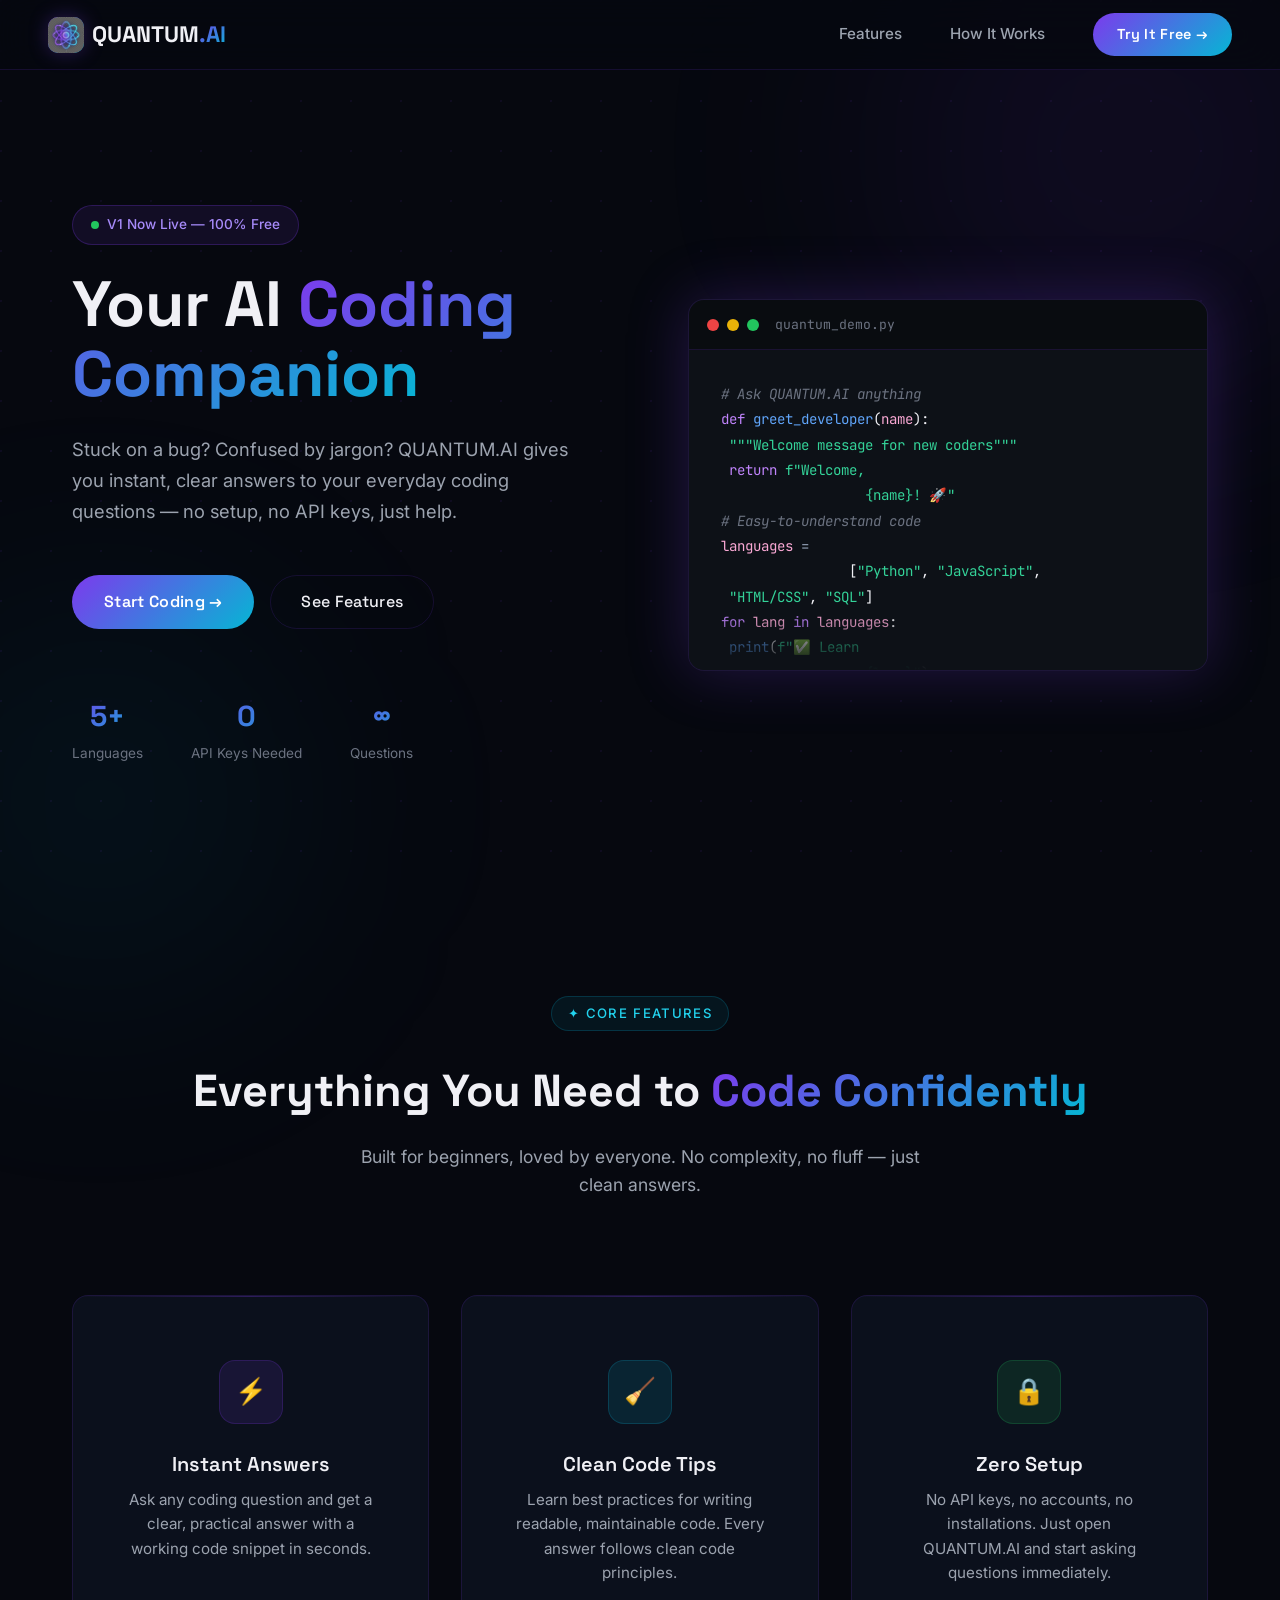
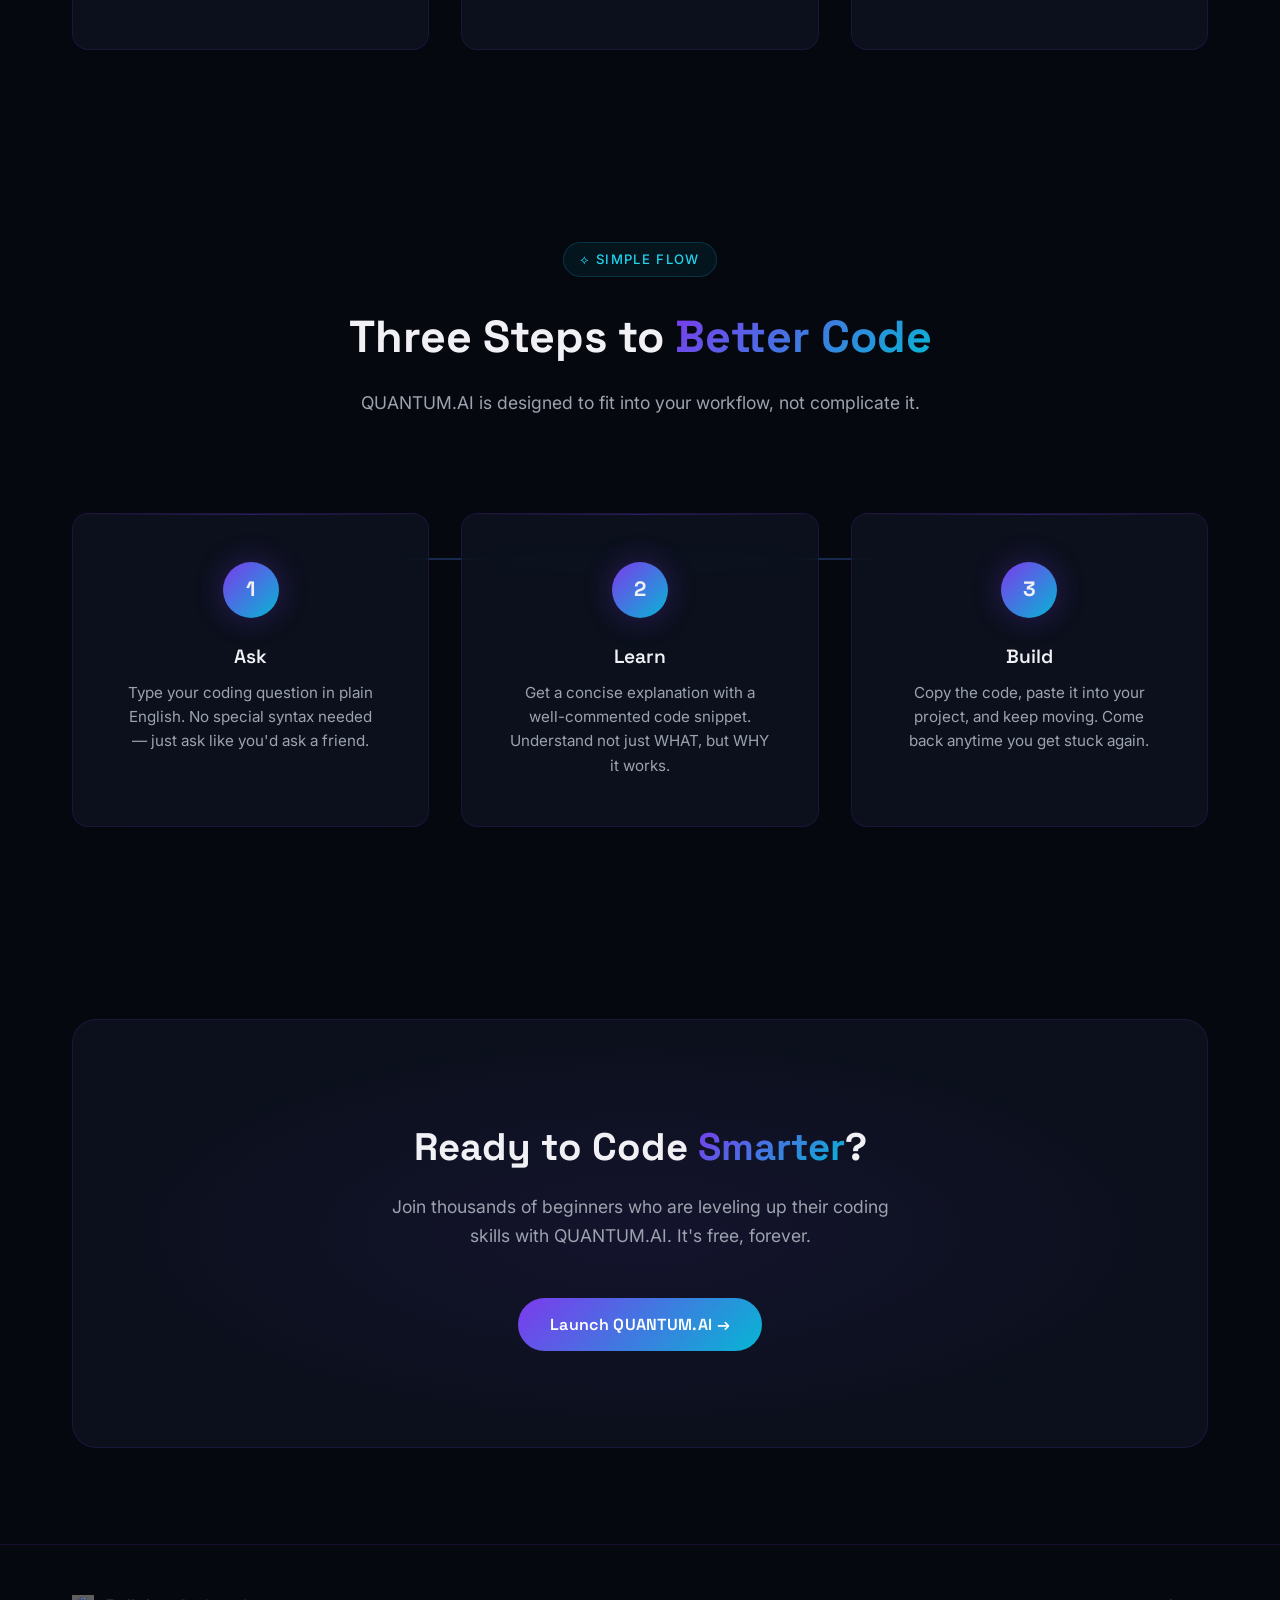
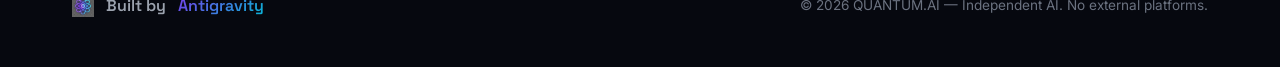
==== commit e06cc9fb: "Add QUANTUM.AI logo - replace emoji icons with actual logo image" ====
--- a/index.html
+++ b/index.html
@@ -1,13 +1,16 @@
 <!DOCTYPE html>
 <html lang="en">
+
 <head>
   <meta charset="UTF-8">
   <meta name="viewport" content="width=device-width, initial-scale=1.0">
   <title>QUANTUM.AI — Your AI Coding Companion</title>
-  <meta name="description" content="QUANTUM.AI is a free AI coding assistant that helps beginners and junior developers solve daily coding challenges with clear, practical answers.">
+  <meta name="description"
+    content="QUANTUM.AI is a free AI coding assistant that helps beginners and junior developers solve daily coding challenges with clear, practical answers.">
   <link rel="stylesheet" href="css/style.css">
-  <link rel="icon" href="data:image/svg+xml,<svg xmlns='http://www.w3.org/2000/svg' viewBox='0 0 100 100'><text y='.9em' font-size='90'>⚛</text></svg>">
+  <link rel="icon" href="assets/logo.png" type="image/png">
 </head>
+
 <body>
   <!-- Background Effects -->
   <div class="bg-grid"></div>
@@ -17,7 +20,7 @@
   <!-- Navigation -->
   <nav class="navbar" id="navbar">
     <a href="#" class="nav-logo">
-      <div class="nav-logo-icon">⚛</div>
+      <div class="nav-logo-icon"><img src="assets/logo.png" alt="QUANTUM.AI" class="logo-img"></div>
       <span>QUANTUM<span class="glow-text">.AI</span></span>
     </a>
     <div class="nav-links" id="navLinks">
@@ -43,7 +46,8 @@
             Your AI <span class="glow-text">Coding Companion</span>
           </h1>
           <p class="hero-subtitle">
-            Stuck on a bug? Confused by jargon? QUANTUM.AI gives you instant, clear answers to your everyday coding questions — no setup, no API keys, just help.
+            Stuck on a bug? Confused by jargon? QUANTUM.AI gives you instant, clear answers to your everyday coding
+            questions — no setup, no API keys, just help.
           </p>
           <div class="hero-actions">
             <a href="chat.html" class="btn-primary"><span>Start Coding →</span></a>
@@ -77,16 +81,22 @@
             <div class="code-window-body" id="codePreview">
               <div class="code-line"><span class="code-comment"># Ask QUANTUM.AI anything</span></div>
               <div class="code-line"></div>
-              <div class="code-line"><span class="code-keyword">def</span> <span class="code-function">greet_developer</span>(<span class="code-variable">name</span>):</div>
-              <div class="code-line">    <span class="code-string">"""Welcome message for new coders"""</span></div>
-              <div class="code-line">    <span class="code-keyword">return</span> <span class="code-string">f"Welcome, {name}! 🚀"</span></div>
+              <div class="code-line"><span class="code-keyword">def</span> <span
+                  class="code-function">greet_developer</span>(<span class="code-variable">name</span>):</div>
+              <div class="code-line"> <span class="code-string">"""Welcome message for new coders"""</span></div>
+              <div class="code-line"> <span class="code-keyword">return</span> <span class="code-string">f"Welcome,
+                  {name}! 🚀"</span></div>
               <div class="code-line"></div>
               <div class="code-line"><span class="code-comment"># Easy-to-understand code</span></div>
-              <div class="code-line"><span class="code-variable">languages</span> <span class="code-operator">=</span> [<span class="code-string">"Python"</span>, <span class="code-string">"JavaScript"</span>,</div>
-              <div class="code-line">               <span class="code-string">"HTML/CSS"</span>, <span class="code-string">"SQL"</span>]</div>
-              <div class="code-line"></div>
-              <div class="code-line"><span class="code-keyword">for</span> <span class="code-variable">lang</span> <span class="code-keyword">in</span> <span class="code-variable">languages</span>:</div>
-              <div class="code-line">    <span class="code-function">print</span>(<span class="code-string">f"✅ Learn {lang}"</span>)</div>
+              <div class="code-line"><span class="code-variable">languages</span> <span class="code-operator">=</span>
+                [<span class="code-string">"Python"</span>, <span class="code-string">"JavaScript"</span>,</div>
+              <div class="code-line"> <span class="code-string">"HTML/CSS"</span>, <span
+                  class="code-string">"SQL"</span>]</div>
+              <div class="code-line"></div>
+              <div class="code-line"><span class="code-keyword">for</span> <span class="code-variable">lang</span> <span
+                  class="code-keyword">in</span> <span class="code-variable">languages</span>:</div>
+              <div class="code-line"> <span class="code-function">print</span>(<span class="code-string">f"✅ Learn
+                  {lang}"</span>)</div>
               <div class="code-line"></div>
               <div class="code-line"><span class="code-comment"># Output:</span></div>
               <div class="code-line"><span class="code-comment"># ✅ Learn Python</span></div>
@@ -106,26 +116,30 @@
       <div class="section-header animate-on-scroll">
         <div class="section-tag">✦ Core Features</div>
         <h2 class="section-title">Everything You Need to <span class="glow-text">Code Confidently</span></h2>
-        <p class="section-subtitle">Built for beginners, loved by everyone. No complexity, no fluff — just clean answers.</p>
+        <p class="section-subtitle">Built for beginners, loved by everyone. No complexity, no fluff — just clean
+          answers.</p>
       </div>
 
       <div class="features-grid">
         <div class="glass-card feature-card animate-on-scroll">
           <div class="feature-icon feature-icon--purple">⚡</div>
           <h3 class="feature-title">Instant Answers</h3>
-          <p class="feature-desc">Ask any coding question and get a clear, practical answer with a working code snippet in seconds.</p>
+          <p class="feature-desc">Ask any coding question and get a clear, practical answer with a working code snippet
+            in seconds.</p>
         </div>
 
         <div class="glass-card feature-card animate-on-scroll">
           <div class="feature-icon feature-icon--cyan">🧹</div>
           <h3 class="feature-title">Clean Code Tips</h3>
-          <p class="feature-desc">Learn best practices for writing readable, maintainable code. Every answer follows clean code principles.</p>
+          <p class="feature-desc">Learn best practices for writing readable, maintainable code. Every answer follows
+            clean code principles.</p>
         </div>
 
         <div class="glass-card feature-card animate-on-scroll">
           <div class="feature-icon feature-icon--green">🔒</div>
           <h3 class="feature-title">Zero Setup</h3>
-          <p class="feature-desc">No API keys, no accounts, no installations. Just open QUANTUM.AI and start asking questions immediately.</p>
+          <p class="feature-desc">No API keys, no accounts, no installations. Just open QUANTUM.AI and start asking
+            questions immediately.</p>
         </div>
       </div>
     </div>
@@ -144,19 +158,22 @@
         <div class="step-card glass-card animate-on-scroll">
           <div class="step-number">1</div>
           <h3 class="step-title">Ask</h3>
-          <p class="step-desc">Type your coding question in plain English. No special syntax needed — just ask like you'd ask a friend.</p>
+          <p class="step-desc">Type your coding question in plain English. No special syntax needed — just ask like
+            you'd ask a friend.</p>
         </div>
 
         <div class="step-card glass-card animate-on-scroll">
           <div class="step-number">2</div>
           <h3 class="step-title">Learn</h3>
-          <p class="step-desc">Get a concise explanation with a well-commented code snippet. Understand not just WHAT, but WHY it works.</p>
+          <p class="step-desc">Get a concise explanation with a well-commented code snippet. Understand not just WHAT,
+            but WHY it works.</p>
         </div>
 
         <div class="step-card glass-card animate-on-scroll">
           <div class="step-number">3</div>
           <h3 class="step-title">Build</h3>
-          <p class="step-desc">Copy the code, paste it into your project, and keep moving. Come back anytime you get stuck again.</p>
+          <p class="step-desc">Copy the code, paste it into your project, and keep moving. Come back anytime you get
+            stuck again.</p>
         </div>
       </div>
     </div>
@@ -167,7 +184,8 @@
     <div class="container">
       <div class="cta-box animate-on-scroll">
         <h2 class="cta-title">Ready to Code <span class="glow-text">Smarter</span>?</h2>
-        <p class="cta-subtitle">Join thousands of beginners who are leveling up their coding skills with QUANTUM.AI. It's free, forever.</p>
+        <p class="cta-subtitle">Join thousands of beginners who are leveling up their coding skills with QUANTUM.AI.
+          It's free, forever.</p>
         <a href="chat.html" class="btn-primary"><span>Launch QUANTUM.AI →</span></a>
       </div>
     </div>
@@ -178,7 +196,8 @@
     <div class="container">
       <div class="footer-content">
         <div class="footer-brand">
-          ⚛ Built by <span class="glow-text">&nbsp;Antigravity</span>
+          <img src="assets/logo.png" alt="QUANTUM.AI" class="footer-logo-img"> Built by <span
+            class="glow-text">&nbsp;Antigravity</span>
         </div>
         <div class="footer-copy">
           © 2026 QUANTUM.AI — Independent AI. No external platforms.
@@ -189,4 +208,5 @@
 
   <script src="js/landing.js"></script>
 </body>
-</html>
+
+</html>
--- a/css/style.css
+++ b/css/style.css
@@ -95,10 +95,27 @@
   transition: color var(--transition-fast);
 }
 
-ul, ol { list-style: none; }
-img { max-width: 100%; display: block; }
-button { cursor: pointer; border: none; background: none; font-family: inherit; }
-input, textarea { font-family: inherit; }
+ul,
+ol {
+  list-style: none;
+}
+
+img {
+  max-width: 100%;
+  display: block;
+}
+
+button {
+  cursor: pointer;
+  border: none;
+  background: none;
+  font-family: inherit;
+}
+
+input,
+textarea {
+  font-family: inherit;
+}
 
 /* ---------- Utility Classes ---------- */
 .container {
@@ -116,8 +133,10 @@
 
 .sr-only {
   position: absolute;
-  width: 1px; height: 1px;
-  padding: 0; margin: -1px;
+  width: 1px;
+  height: 1px;
+  padding: 0;
+  margin: -1px;
   overflow: hidden;
   clip: rect(0, 0, 0, 0);
   border: 0;
@@ -254,43 +273,98 @@
 
 /* ---------- Keyframe Animations ---------- */
 @keyframes fadeInUp {
-  from { opacity: 0; transform: translateY(30px); }
-  to   { opacity: 1; transform: translateY(0); }
+  from {
+    opacity: 0;
+    transform: translateY(30px);
+  }
+
+  to {
+    opacity: 1;
+    transform: translateY(0);
+  }
 }
 
 @keyframes fadeIn {
-  from { opacity: 0; }
-  to   { opacity: 1; }
+  from {
+    opacity: 0;
+  }
+
+  to {
+    opacity: 1;
+  }
 }
 
 @keyframes glowPulse {
-  0%, 100% { box-shadow: 0 0 20px rgba(124, 58, 237, 0.2); }
-  50%      { box-shadow: 0 0 40px rgba(124, 58, 237, 0.4); }
+
+  0%,
+  100% {
+    box-shadow: 0 0 20px rgba(124, 58, 237, 0.2);
+  }
+
+  50% {
+    box-shadow: 0 0 40px rgba(124, 58, 237, 0.4);
+  }
 }
 
 @keyframes float {
-  0%, 100% { transform: translateY(0); }
-  50%      { transform: translateY(-10px); }
+
+  0%,
+  100% {
+    transform: translateY(0);
+  }
+
+  50% {
+    transform: translateY(-10px);
+  }
 }
 
 @keyframes typingDot {
-  0%, 80%, 100% { opacity: 0.3; transform: scale(0.8); }
-  40%           { opacity: 1; transform: scale(1); }
+
+  0%,
+  80%,
+  100% {
+    opacity: 0.3;
+    transform: scale(0.8);
+  }
+
+  40% {
+    opacity: 1;
+    transform: scale(1);
+  }
 }
 
 @keyframes slideInLeft {
-  from { opacity: 0; transform: translateX(-20px); }
-  to   { opacity: 1; transform: translateX(0); }
+  from {
+    opacity: 0;
+    transform: translateX(-20px);
+  }
+
+  to {
+    opacity: 1;
+    transform: translateX(0);
+  }
 }
 
 @keyframes slideInRight {
-  from { opacity: 0; transform: translateX(20px); }
-  to   { opacity: 1; transform: translateX(0); }
+  from {
+    opacity: 0;
+    transform: translateX(20px);
+  }
+
+  to {
+    opacity: 1;
+    transform: translateX(0);
+  }
 }
 
 @keyframes codeScroll {
-  0%   { transform: translateY(0); }
-  100% { transform: translateY(-50%); }
+  0% {
+    transform: translateY(0);
+  }
+
+  100% {
+    transform: translateY(-50%);
+  }
 }
 
 .animate-on-scroll {
@@ -302,6 +376,35 @@
 .animate-on-scroll.is-visible {
   opacity: 1;
   transform: translateY(0);
+}
+
+/* ---------- Logo Images ---------- */
+.logo-img {
+  width: 100%;
+  height: 100%;
+  object-fit: contain;
+  border-radius: inherit;
+}
+
+.footer-logo-img {
+  width: 22px;
+  height: 22px;
+  object-fit: contain;
+  vertical-align: middle;
+  margin-right: 4px;
+}
+
+.welcome-logo-img {
+  width: 48px;
+  height: 48px;
+  object-fit: contain;
+}
+
+.avatar-logo-img {
+  width: 100%;
+  height: 100%;
+  object-fit: contain;
+  border-radius: inherit;
 }
 
 
@@ -531,9 +634,17 @@
   border-radius: 50%;
 }
 
-.code-dot--red { background: #ef4444; }
-.code-dot--yellow { background: #eab308; }
-.code-dot--green { background: #22c55e; }
+.code-dot--red {
+  background: #ef4444;
+}
+
+.code-dot--yellow {
+  background: #eab308;
+}
+
+.code-dot--green {
+  background: #22c55e;
+}
 
 .code-window-title {
   margin-left: var(--space-sm);
@@ -562,14 +673,38 @@
   background: linear-gradient(transparent, var(--bg-secondary));
 }
 
-.code-line { white-space: pre; }
-.code-keyword { color: #c084fc; }
-.code-function { color: #60a5fa; }
-.code-string { color: #34d399; }
-.code-comment { color: #6b7280; font-style: italic; }
-.code-variable { color: #f9a8d4; }
-.code-number { color: #fbbf24; }
-.code-operator { color: #94a3b8; }
+.code-line {
+  white-space: pre;
+}
+
+.code-keyword {
+  color: #c084fc;
+}
+
+.code-function {
+  color: #60a5fa;
+}
+
+.code-string {
+  color: #34d399;
+}
+
+.code-comment {
+  color: #6b7280;
+  font-style: italic;
+}
+
+.code-variable {
+  color: #f9a8d4;
+}
+
+.code-number {
+  color: #fbbf24;
+}
+
+.code-operator {
+  color: #94a3b8;
+}
 
 /* ---------- Features Section ---------- */
 .features {
@@ -1168,7 +1303,8 @@
   font-weight: 600;
 }
 
-.message-content ul, .message-content ol {
+.message-content ul,
+.message-content ol {
   margin: 8px 0;
   padding-left: 20px;
 }
@@ -1209,8 +1345,13 @@
   animation: typingDot 1.4s ease-in-out infinite;
 }
 
-.typing-dot:nth-child(2) { animation-delay: 0.2s; }
-.typing-dot:nth-child(3) { animation-delay: 0.4s; }
+.typing-dot:nth-child(2) {
+  animation-delay: 0.2s;
+}
+
+.typing-dot:nth-child(3) {
+  animation-delay: 0.4s;
+}
 
 /* ---------- Chat Input ---------- */
 .chat-input-area {
@@ -1301,10 +1442,23 @@
     text-align: center;
   }
 
-  .hero-subtitle { margin-left: auto; margin-right: auto; }
-  .hero-actions { justify-content: center; }
-  .hero-stats { justify-content: center; }
-  .hero-visual { max-width: 500px; margin: 0 auto; }
+  .hero-subtitle {
+    margin-left: auto;
+    margin-right: auto;
+  }
+
+  .hero-actions {
+    justify-content: center;
+  }
+
+  .hero-stats {
+    justify-content: center;
+  }
+
+  .hero-visual {
+    max-width: 500px;
+    margin: 0 auto;
+  }
 
   .features-grid,
   .steps-grid {
@@ -1313,7 +1467,9 @@
     margin: 0 auto;
   }
 
-  .steps-grid::before { display: none; }
+  .steps-grid::before {
+    display: none;
+  }
 }
 
 @media (max-width: 768px) {
@@ -1344,8 +1500,14 @@
     display: flex;
   }
 
-  .hero { min-height: auto; padding: calc(var(--nav-height) + var(--space-3xl)) 0 var(--space-3xl); }
-  .hero-title { font-size: 2rem; }
+  .hero {
+    min-height: auto;
+    padding: calc(var(--nav-height) + var(--space-3xl)) 0 var(--space-3xl);
+  }
+
+  .hero-title {
+    font-size: 2rem;
+  }
 
   .chat-sidebar {
     position: fixed;
@@ -1376,6 +1538,13 @@
     grid-template-columns: 1fr;
   }
 
-  .message { max-width: 100%; }
-  .footer-content { flex-direction: column; gap: var(--space-md); text-align: center; }
-}
+  .message {
+    max-width: 100%;
+  }
+
+  .footer-content {
+    flex-direction: column;
+    gap: var(--space-md);
+    text-align: center;
+  }
+}
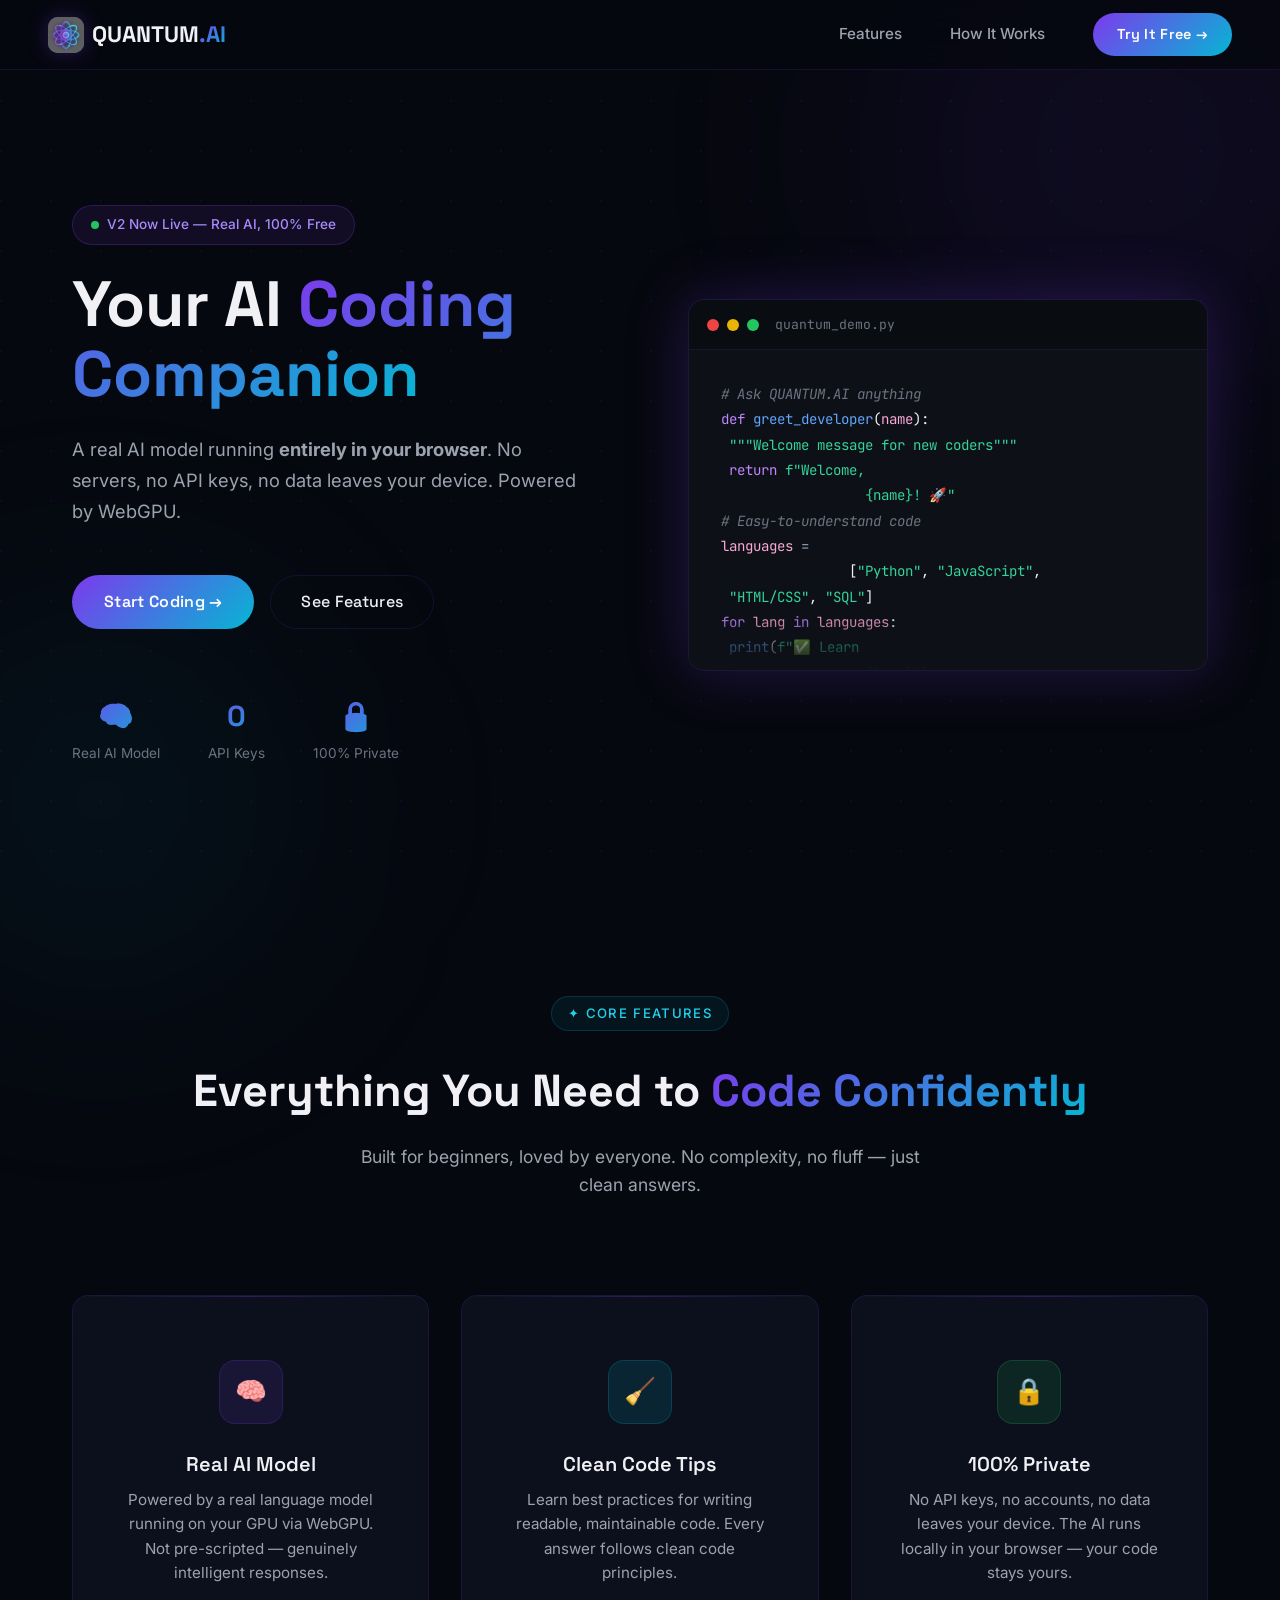
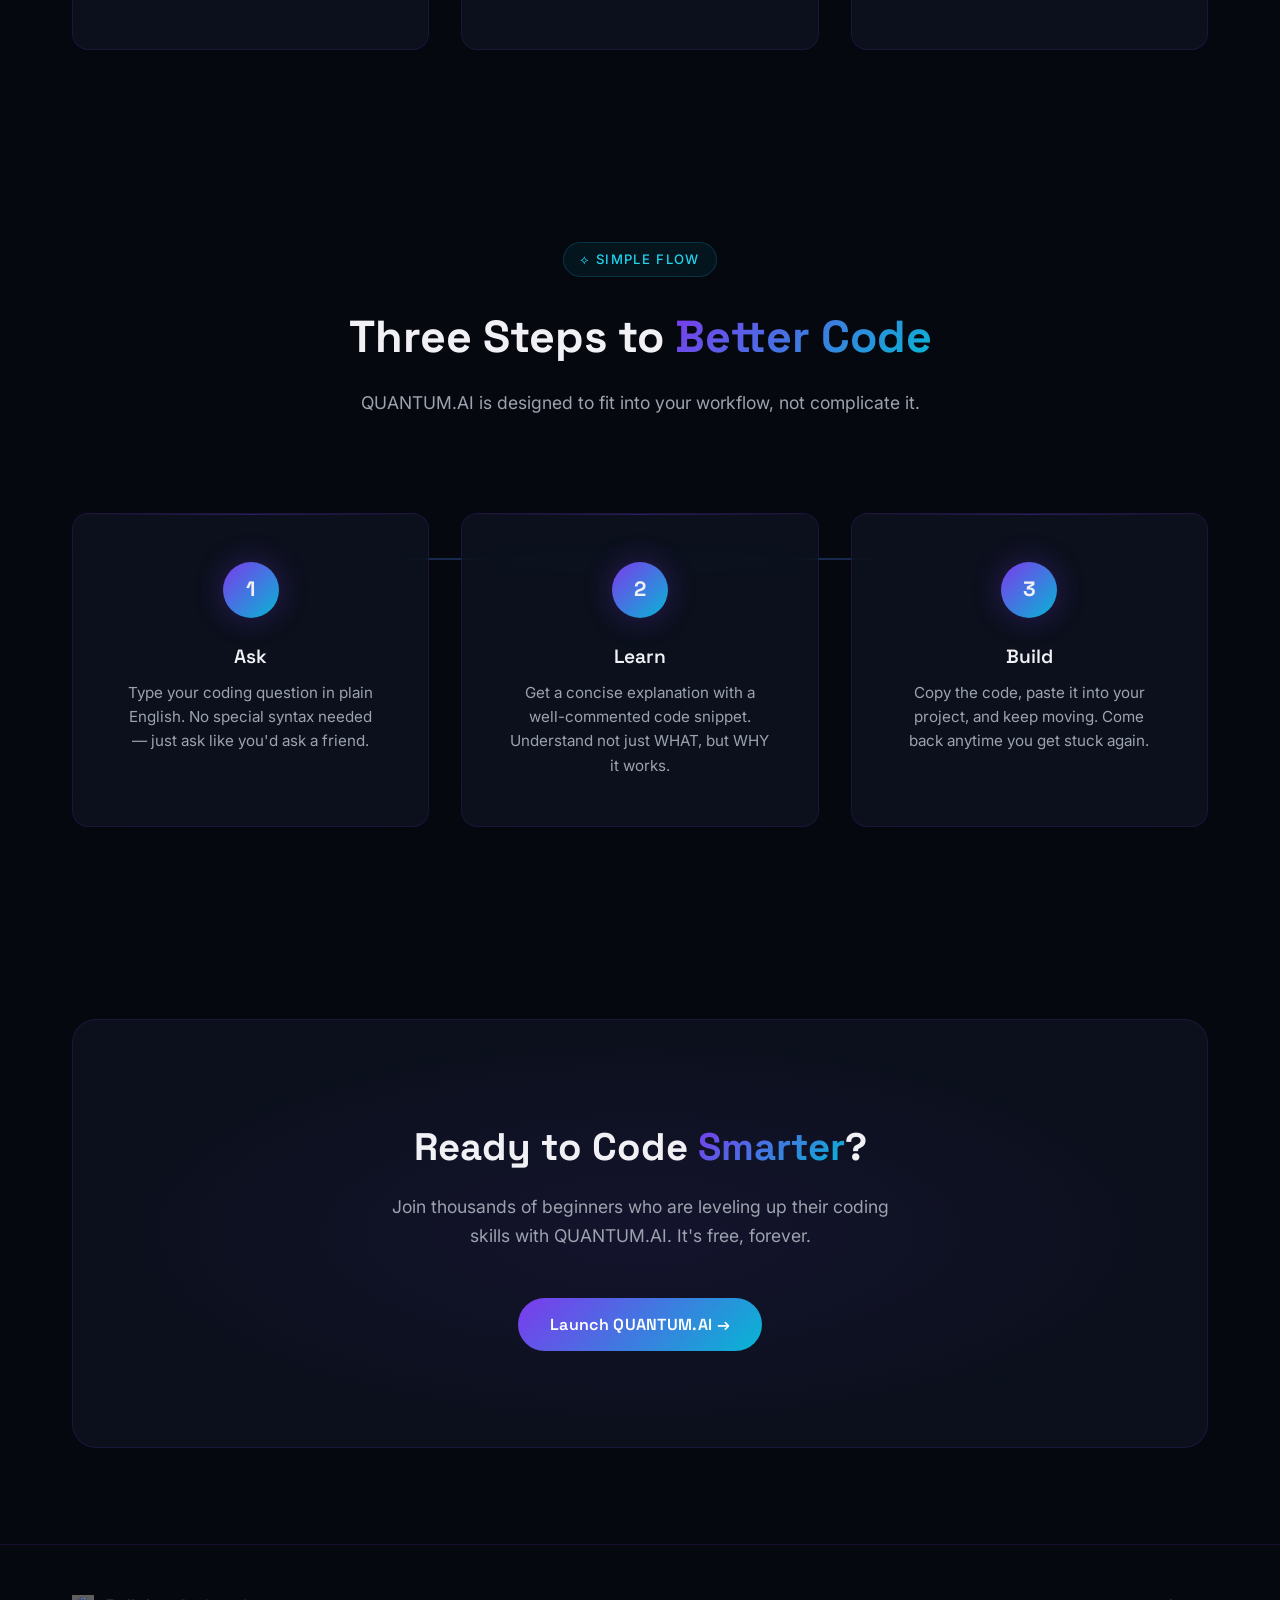
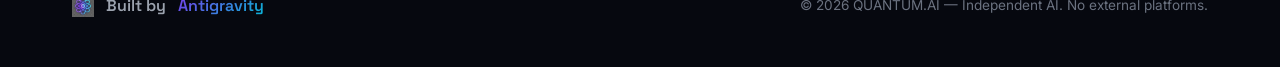
==== commit 9446b527: "QUANTUM.AI V2 - Real AI model via WebLLM + WebGPU, streaming responses, model selector" ====
--- a/index.html
+++ b/index.html
@@ -40,14 +40,14 @@
         <div class="hero-text">
           <div class="hero-badge">
             <span class="hero-badge-dot"></span>
-            V1 Now Live — 100% Free
+            V2 Now Live — Real AI, 100% Free
           </div>
           <h1 class="hero-title">
             Your AI <span class="glow-text">Coding Companion</span>
           </h1>
           <p class="hero-subtitle">
-            Stuck on a bug? Confused by jargon? QUANTUM.AI gives you instant, clear answers to your everyday coding
-            questions — no setup, no API keys, just help.
+            A real AI model running <strong>entirely in your browser</strong>. No servers, no API keys, no data leaves
+            your device. Powered by WebGPU.
           </p>
           <div class="hero-actions">
             <a href="chat.html" class="btn-primary"><span>Start Coding →</span></a>
@@ -55,16 +55,16 @@
           </div>
           <div class="hero-stats">
             <div class="hero-stat">
-              <div class="hero-stat-value">5+</div>
-              <div class="hero-stat-label">Languages</div>
+              <div class="hero-stat-value">🧠</div>
+              <div class="hero-stat-label">Real AI Model</div>
             </div>
             <div class="hero-stat">
               <div class="hero-stat-value">0</div>
-              <div class="hero-stat-label">API Keys Needed</div>
+              <div class="hero-stat-label">API Keys</div>
             </div>
             <div class="hero-stat">
-              <div class="hero-stat-value">∞</div>
-              <div class="hero-stat-label">Questions</div>
+              <div class="hero-stat-value">🔒</div>
+              <div class="hero-stat-label">100% Private</div>
             </div>
           </div>
         </div>
@@ -122,10 +122,10 @@
 
       <div class="features-grid">
         <div class="glass-card feature-card animate-on-scroll">
-          <div class="feature-icon feature-icon--purple">⚡</div>
-          <h3 class="feature-title">Instant Answers</h3>
-          <p class="feature-desc">Ask any coding question and get a clear, practical answer with a working code snippet
-            in seconds.</p>
+          <div class="feature-icon feature-icon--purple">🧠</div>
+          <h3 class="feature-title">Real AI Model</h3>
+          <p class="feature-desc">Powered by a real language model running on your GPU via WebGPU. Not pre-scripted —
+            genuinely intelligent responses.</p>
         </div>
 
         <div class="glass-card feature-card animate-on-scroll">
@@ -137,9 +137,9 @@
 
         <div class="glass-card feature-card animate-on-scroll">
           <div class="feature-icon feature-icon--green">🔒</div>
-          <h3 class="feature-title">Zero Setup</h3>
-          <p class="feature-desc">No API keys, no accounts, no installations. Just open QUANTUM.AI and start asking
-            questions immediately.</p>
+          <h3 class="feature-title">100% Private</h3>
+          <p class="feature-desc">No API keys, no accounts, no data leaves your device. The AI runs locally in your
+            browser — your code stays yours.</p>
         </div>
       </div>
     </div>
--- a/css/style.css
+++ b/css/style.css
@@ -1547,4 +1547,289 @@
     gap: var(--space-md);
     text-align: center;
   }
+}
+
+
+/* ============================================
+   V2 — LOADING OVERLAY & MODEL UI
+   ============================================ */
+
+/* ---------- Loading Overlay ---------- */
+.loading-overlay {
+  position: fixed;
+  inset: 0;
+  background: var(--bg-primary);
+  display: flex;
+  align-items: center;
+  justify-content: center;
+  z-index: 9999;
+  transition: opacity 0.5s ease;
+}
+
+.loading-overlay.hidden {
+  opacity: 0;
+  pointer-events: none;
+}
+
+.loading-content {
+  text-align: center;
+  max-width: 480px;
+  width: 90%;
+  animation: fadeInUp 0.6s ease;
+}
+
+.loading-logo {
+  width: 80px;
+  height: 80px;
+  border-radius: var(--radius-xl);
+  background: var(--accent-gradient);
+  display: flex;
+  align-items: center;
+  justify-content: center;
+  margin: 0 auto var(--space-xl);
+  animation: glowPulse 2s infinite;
+}
+
+.loading-logo img {
+  width: 50px;
+  height: 50px;
+  object-fit: contain;
+}
+
+.loading-title {
+  font-family: var(--font-heading);
+  font-size: 1.6rem;
+  font-weight: 700;
+  margin-bottom: var(--space-sm);
+}
+
+.loading-stage {
+  color: var(--text-secondary);
+  font-size: 0.95rem;
+  margin-bottom: var(--space-xl);
+  min-height: 1.5em;
+}
+
+/* Progress Bar */
+.progress-container {
+  width: 100%;
+  height: 6px;
+  background: rgba(124, 58, 237, 0.1);
+  border-radius: var(--radius-full);
+  overflow: hidden;
+  margin-bottom: var(--space-md);
+  position: relative;
+}
+
+.progress-bar {
+  height: 100%;
+  width: 0%;
+  background: var(--accent-gradient);
+  border-radius: var(--radius-full);
+  transition: width 0.3s ease;
+  position: relative;
+}
+
+.progress-bar::after {
+  content: '';
+  position: absolute;
+  top: 0;
+  right: 0;
+  width: 40px;
+  height: 100%;
+  background: linear-gradient(90deg, transparent, rgba(255, 255, 255, 0.4));
+  animation: progressShine 1.5s infinite;
+}
+
+@keyframes progressShine {
+  0% {
+    opacity: 0;
+  }
+
+  50% {
+    opacity: 1;
+  }
+
+  100% {
+    opacity: 0;
+  }
+}
+
+.progress-text {
+  font-family: var(--font-mono);
+  font-size: 0.82rem;
+  color: var(--text-muted);
+}
+
+.loading-tip {
+  margin-top: var(--space-xl);
+  padding: 14px 18px;
+  background: rgba(6, 182, 212, 0.06);
+  border: 1px solid rgba(6, 182, 212, 0.15);
+  border-radius: var(--radius-md);
+  font-size: 0.85rem;
+  color: var(--accent-cyan-light);
+}
+
+/* ---------- WebGPU Warning ---------- */
+.webgpu-warning {
+  position: fixed;
+  inset: 0;
+  background: var(--bg-primary);
+  display: flex;
+  align-items: center;
+  justify-content: center;
+  z-index: 9999;
+}
+
+.webgpu-warning-content {
+  text-align: center;
+  max-width: 500px;
+  width: 90%;
+  padding: var(--space-2xl);
+}
+
+.webgpu-warning-icon {
+  font-size: 3rem;
+  margin-bottom: var(--space-lg);
+}
+
+.webgpu-warning-title {
+  font-family: var(--font-heading);
+  font-size: 1.5rem;
+  font-weight: 700;
+  margin-bottom: var(--space-md);
+  color: #fbbf24;
+}
+
+.webgpu-warning-text {
+  color: var(--text-secondary);
+  line-height: 1.7;
+  margin-bottom: var(--space-xl);
+}
+
+.webgpu-warning-browsers {
+  display: flex;
+  justify-content: center;
+  gap: var(--space-xl);
+  margin-bottom: var(--space-xl);
+}
+
+.webgpu-browser {
+  text-align: center;
+  font-size: 0.88rem;
+  color: var(--text-muted);
+}
+
+.webgpu-browser-icon {
+  font-size: 2rem;
+  margin-bottom: 6px;
+}
+
+/* ---------- Model Selector ---------- */
+.model-selector-group {
+  display: flex;
+  align-items: center;
+  gap: var(--space-sm);
+}
+
+.model-selector {
+  background: var(--bg-input);
+  border: 1px solid var(--border-color);
+  border-radius: var(--radius-md);
+  color: var(--text-primary);
+  font-family: var(--font-mono);
+  font-size: 0.78rem;
+  padding: 6px 10px;
+  outline: none;
+  cursor: pointer;
+  transition: border-color var(--transition-fast);
+  appearance: none;
+  -webkit-appearance: none;
+  background-image: url("data:image/svg+xml,%3Csvg xmlns='http://www.w3.org/2000/svg' width='12' height='12' viewBox='0 0 24 24' fill='none' stroke='%239ca3af' stroke-width='2'%3E%3Cpath d='M6 9l6 6 6-6'/%3E%3C/svg%3E");
+  background-repeat: no-repeat;
+  background-position: right 8px center;
+  padding-right: 28px;
+}
+
+.model-selector:focus {
+  border-color: var(--accent-purple);
+}
+
+.model-selector option {
+  background: var(--bg-secondary);
+  color: var(--text-primary);
+}
+
+.model-badge {
+  display: inline-flex;
+  align-items: center;
+  gap: 4px;
+  padding: 3px 10px;
+  background: rgba(34, 197, 94, 0.1);
+  border: 1px solid rgba(34, 197, 94, 0.2);
+  border-radius: var(--radius-full);
+  font-size: 0.72rem;
+  color: #4ade80;
+  font-weight: 500;
+  font-family: var(--font-mono);
+}
+
+.model-badge--loading {
+  background: rgba(251, 191, 36, 0.1);
+  border-color: rgba(251, 191, 36, 0.2);
+  color: #fbbf24;
+}
+
+/* ---------- Streaming Cursor ---------- */
+@keyframes blink {
+
+  0%,
+  100% {
+    opacity: 1;
+  }
+
+  50% {
+    opacity: 0;
+  }
+}
+
+.streaming-cursor {
+  display: inline-block;
+  width: 2px;
+  height: 1em;
+  background: var(--accent-purple-light);
+  margin-left: 2px;
+  vertical-align: text-bottom;
+  animation: blink 0.8s step-end infinite;
+}
+
+/* ---------- Powered By Badge ---------- */
+.powered-badge {
+  display: inline-flex;
+  align-items: center;
+  gap: 6px;
+  padding: 4px 12px;
+  background: rgba(124, 58, 237, 0.08);
+  border: 1px solid rgba(124, 58, 237, 0.15);
+  border-radius: var(--radius-full);
+  font-size: 0.72rem;
+  color: var(--text-muted);
+  font-family: var(--font-mono);
+}
+
+/* ---------- Generation Stats ---------- */
+.gen-stats {
+  display: flex;
+  gap: var(--space-md);
+  margin-top: 8px;
+  font-size: 0.75rem;
+  color: var(--text-muted);
+  font-family: var(--font-mono);
+}
+
+.gen-stat {
+  display: inline-flex;
+  align-items: center;
+  gap: 4px;
 }
